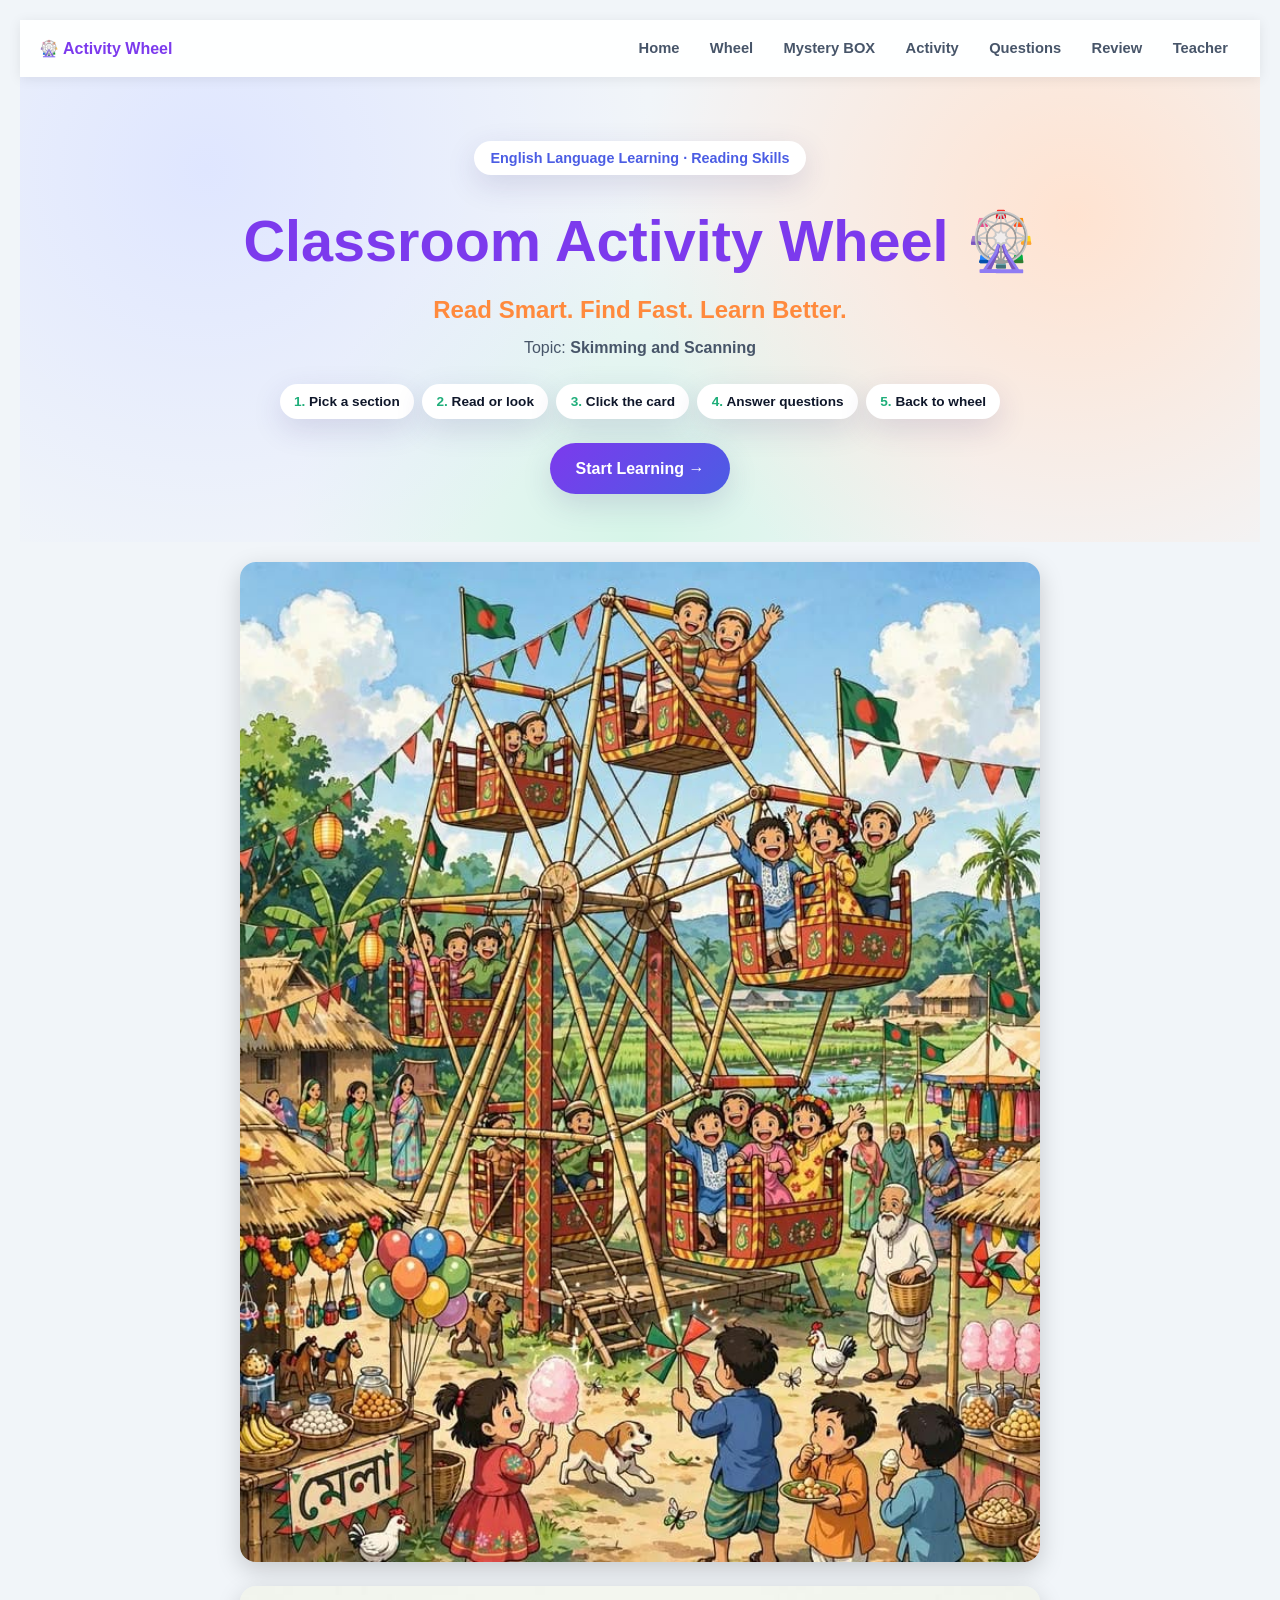
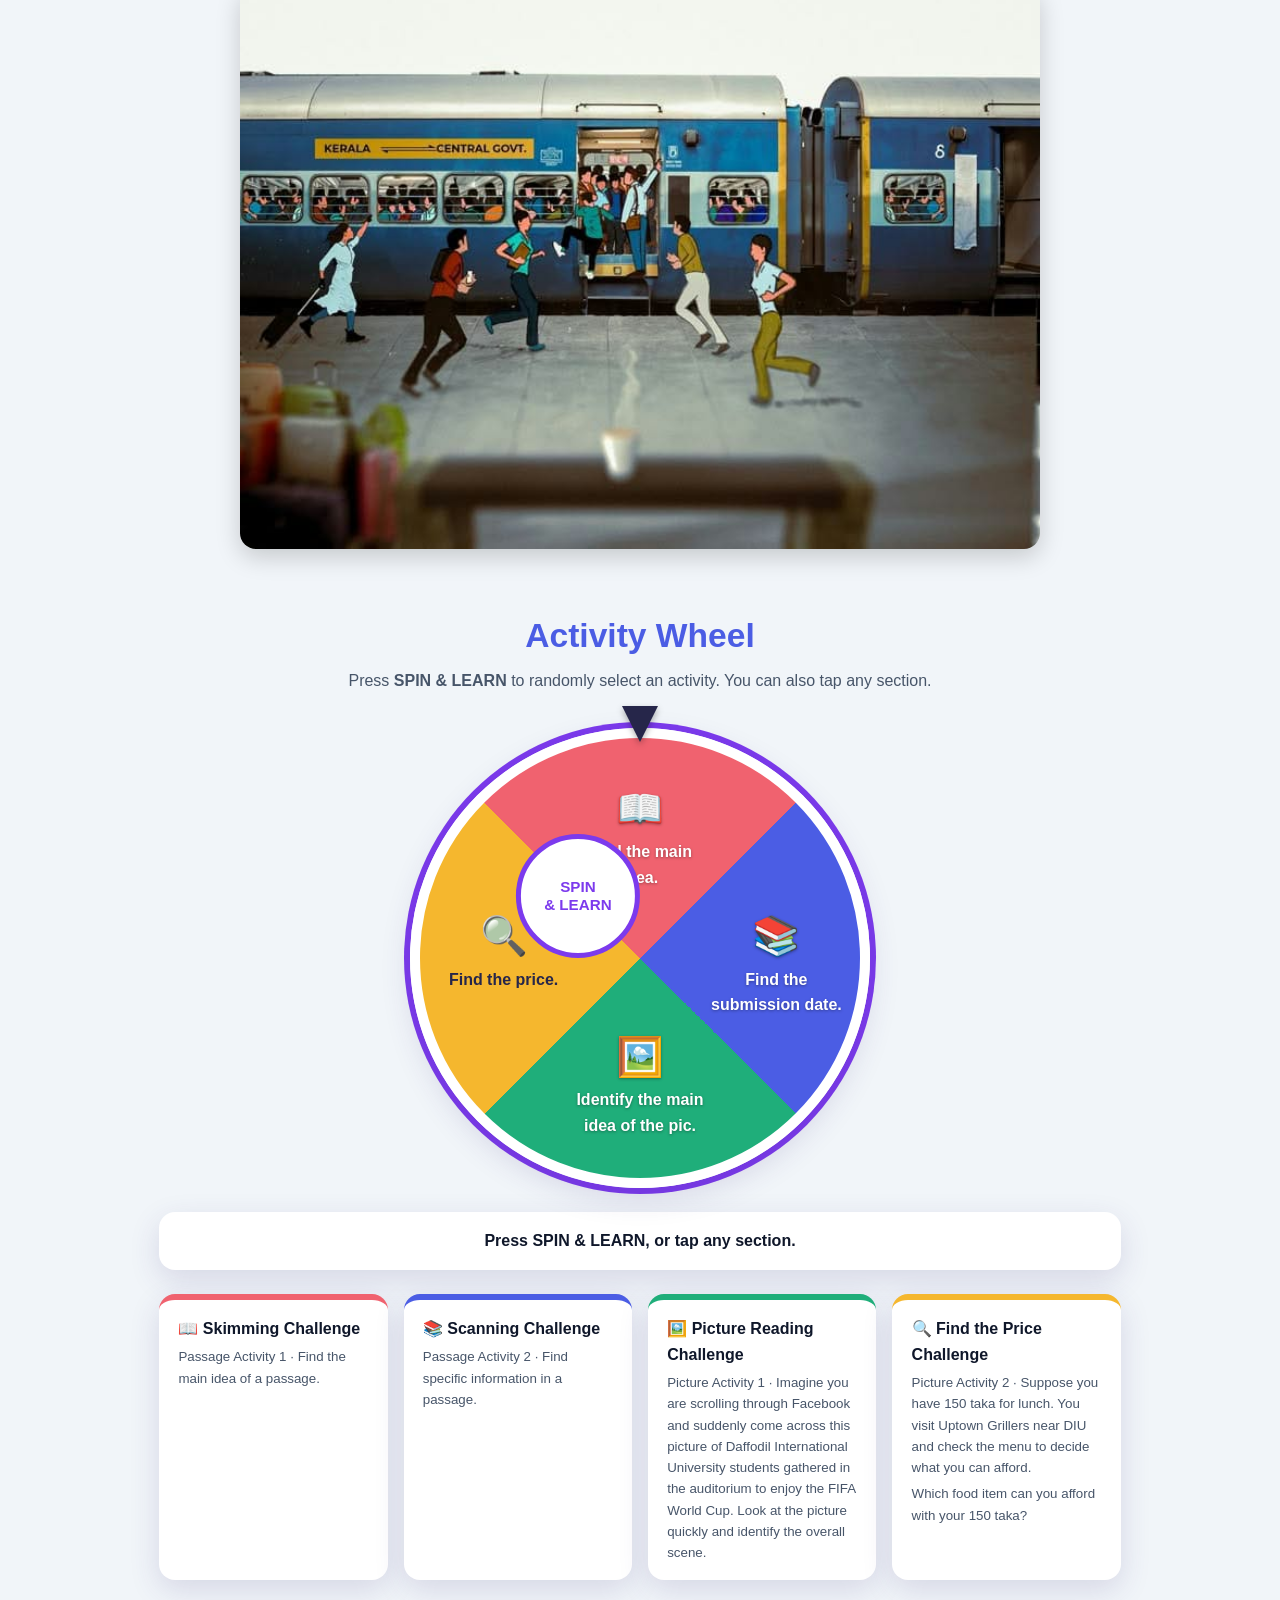
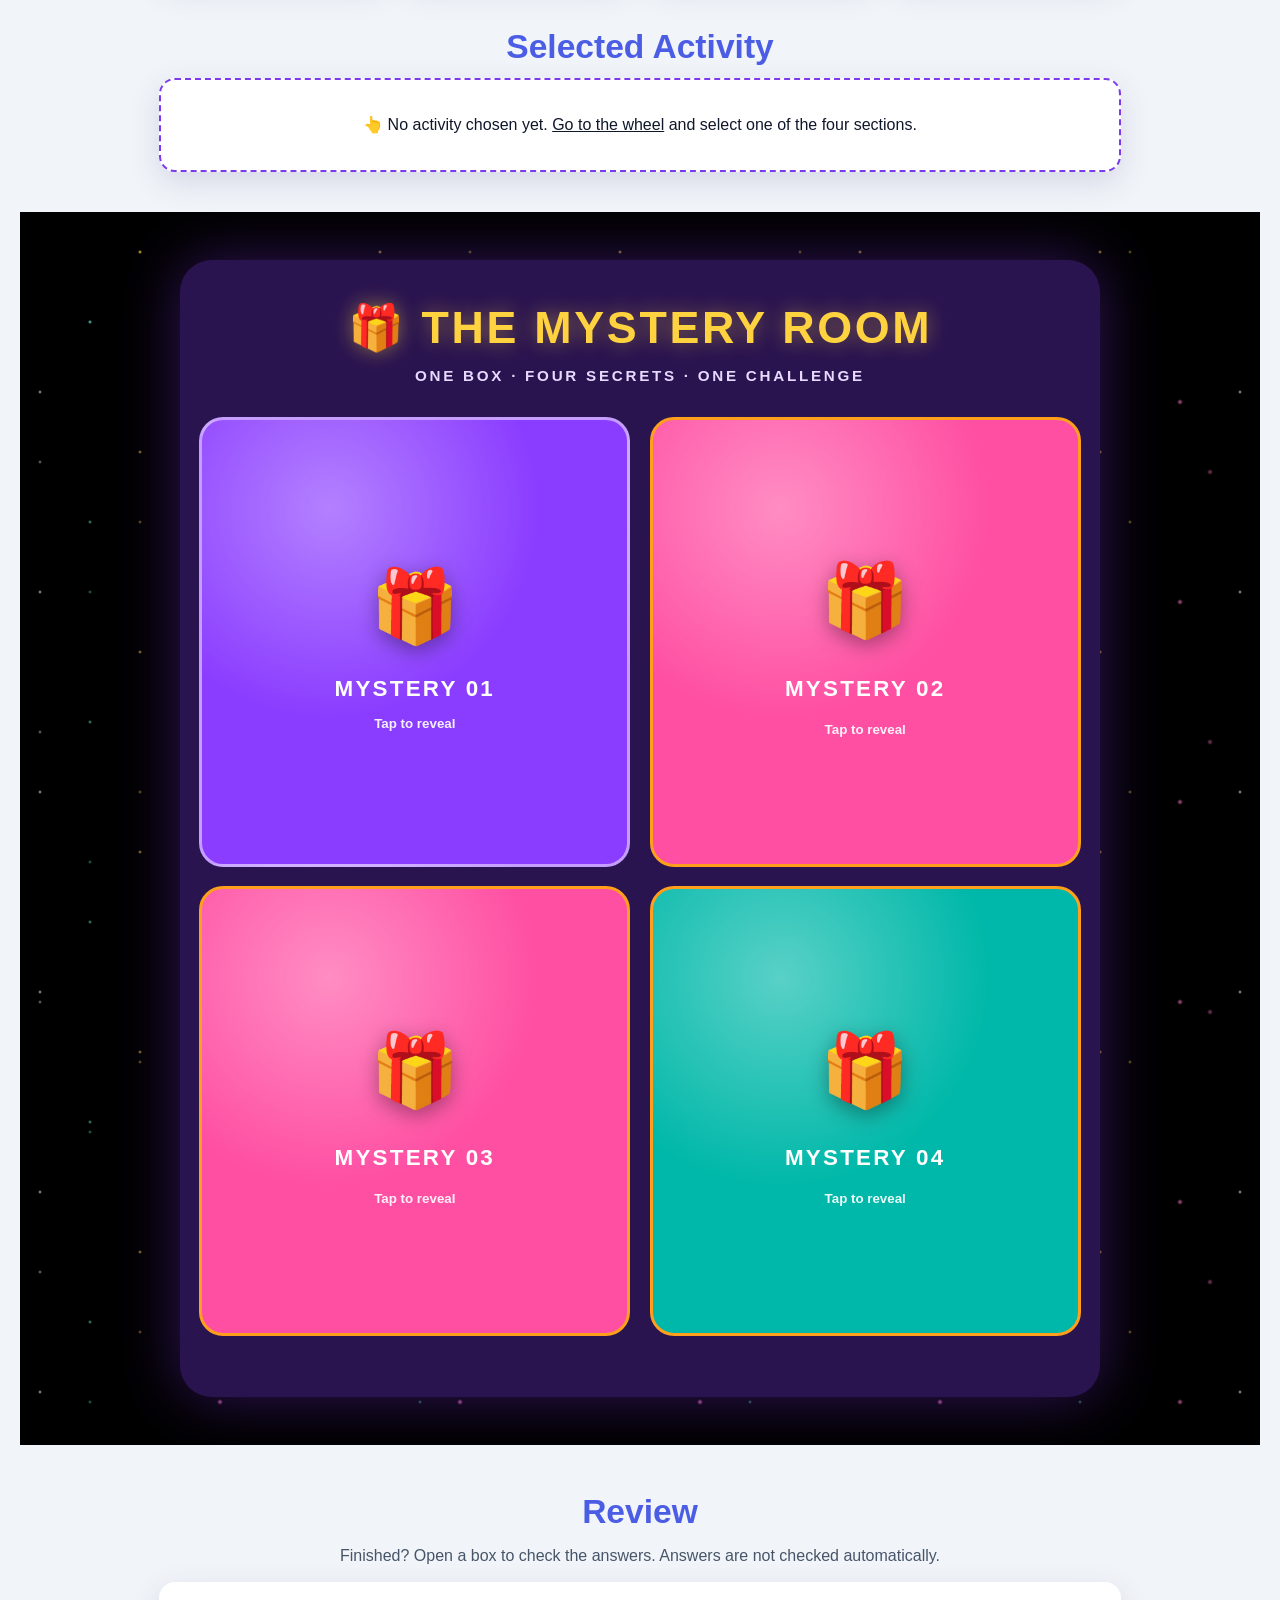
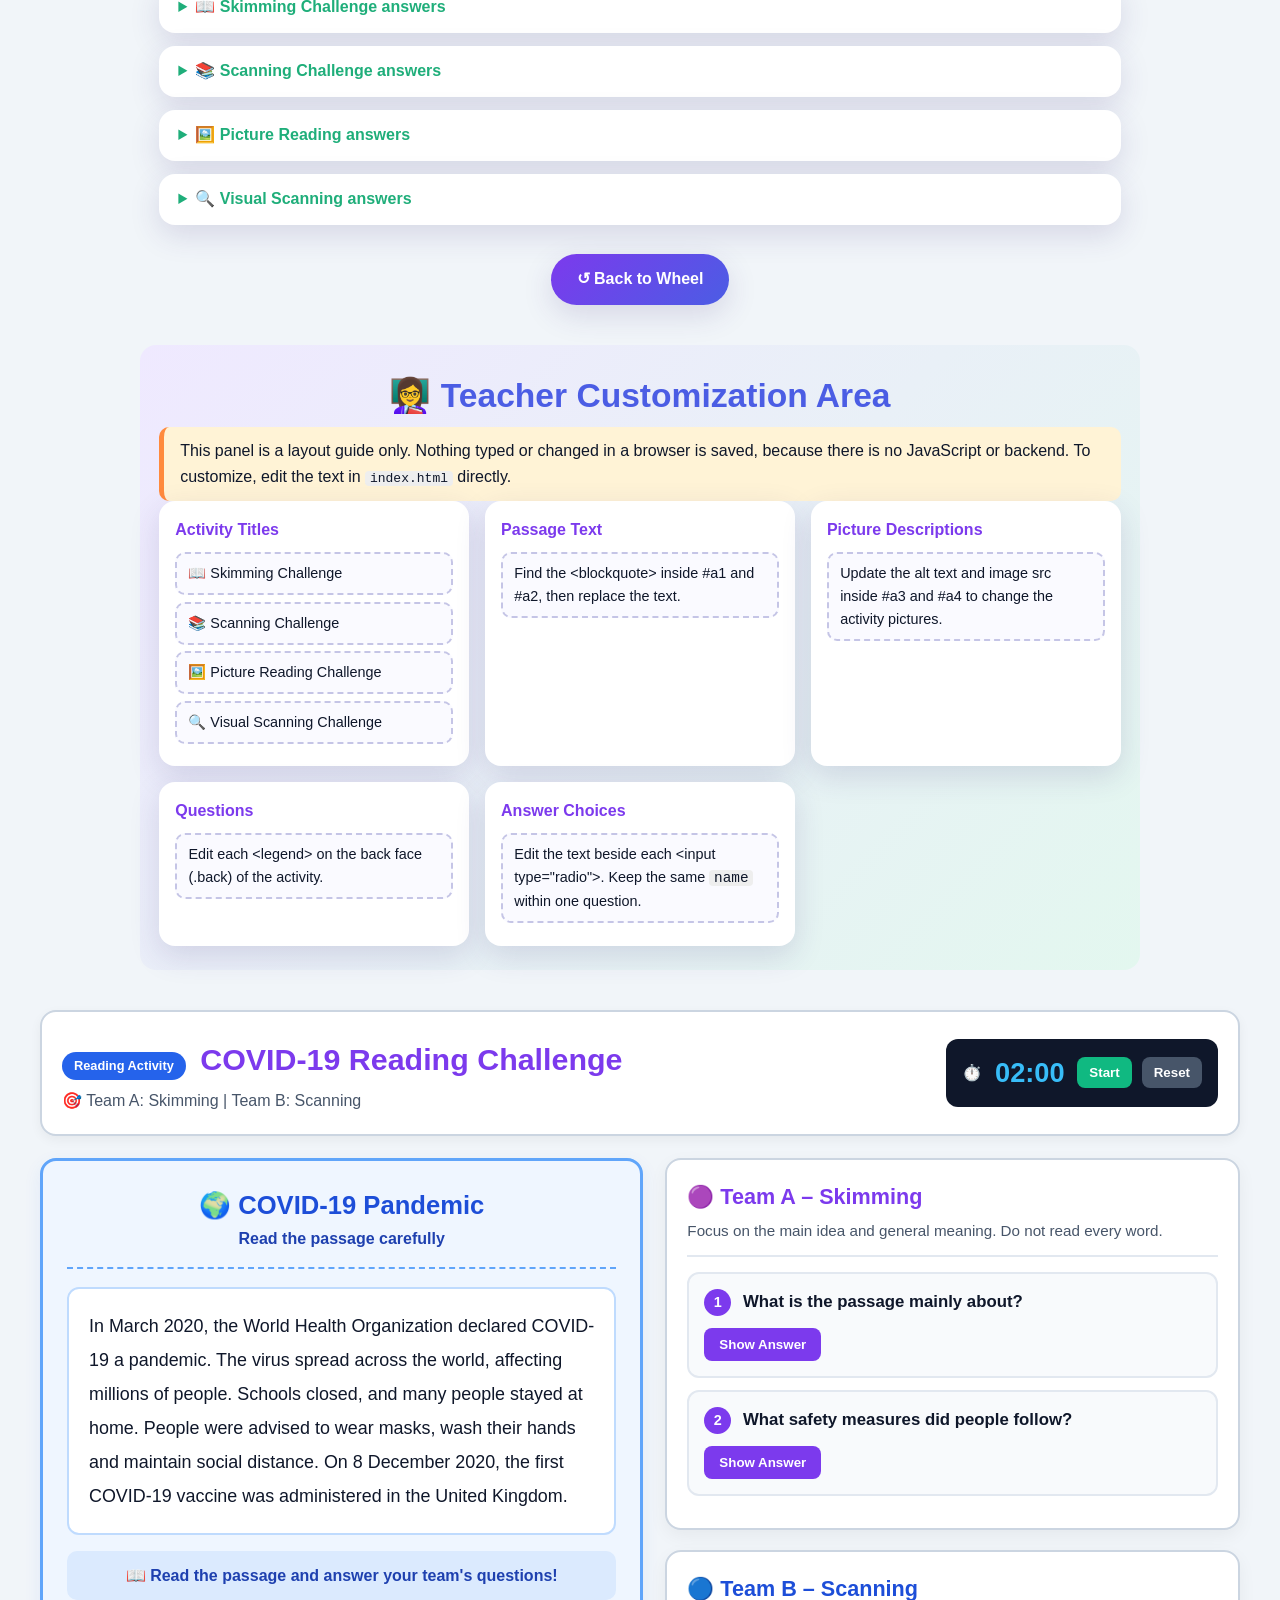
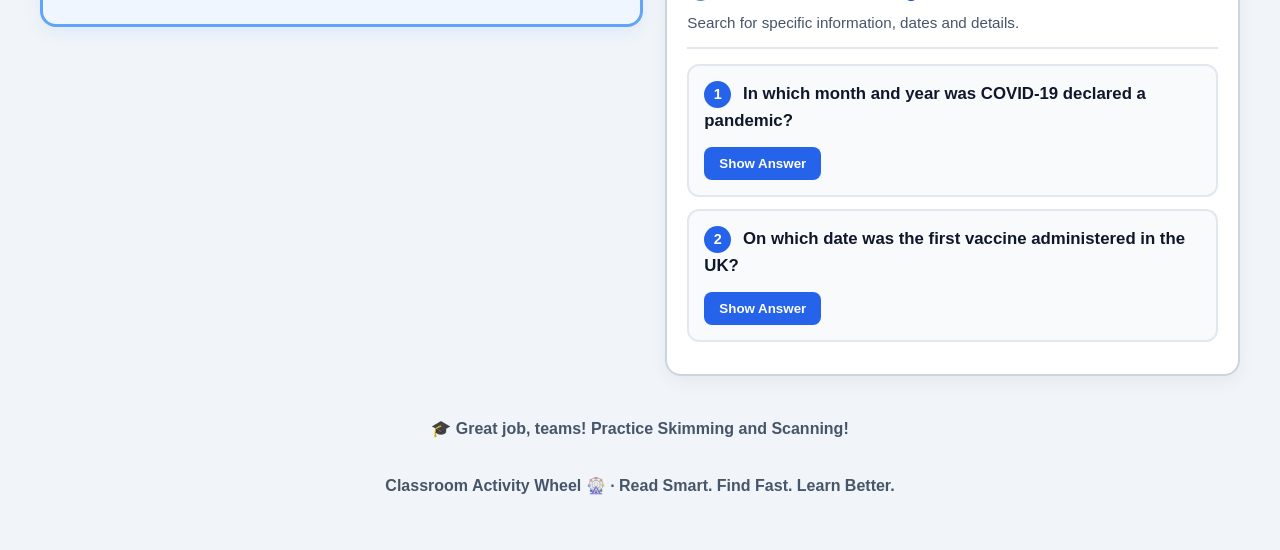
==== index.html @ 4b98adf2 "Add" ====
<!DOCTYPE html>
<html lang="en">
<head>
<meta charset="UTF-8">
<meta name="viewport" content="width=device-width, initial-scale=1">
<title>Classroom Activity Wheel 🎡</title>
<link rel="stylesheet" href="style.css">
<style>
  /* Add any custom styles here */

/* WHEEL BUTTON */
.hub {
  position: absolute;
  inset: 0;
  margin: auto;
  width: 27%;
  height: 27%;
  border-radius: 50%;
  display: flex;
  align-items: center;
  justify-content: center;
  text-align: center;
  background: white;
  border: 5px solid var(--purple);
  font-family: inherit;
  font-weight: 900;
  font-size: clamp(.6rem, 2.4vw, .95rem);
  line-height: 1.2;
  color: var(--purple);
  cursor: pointer;
  z-index: 10;
  transition: .25s;
  animation: pulse 2s ease-in-out infinite;
}

.hub:hover {
  background: var(--purple);
  color: white;
}

.hub:disabled {
  cursor: wait;
  opacity: .7;
}

/* WHEEL SPIN */
.wheel {
  transition: transform 4s cubic-bezier(.12,.8,.32,1);
  will-change: transform;
}

/* SPIN RESULT */
.result {
  text-align: center;
  margin: 1.5rem auto;
  padding: 1rem;
  border-radius: 16px;
  background: white;
  box-shadow: var(--shadow);
  font-weight: 700;
}

#result-link {
  display: none;
  color: var(--purple);
  text-decoration: none;
}

#result-link u {
  display: inline-block;
  margin-left: 8px;
}

#result-link:hover {
  color: var(--coral);
}

/* Classroom Activity Wheel – CSS only (no JavaScript) */
:root{
  --bg:#fff8ec; --ink:#26264a; --muted:#5d5d80; --white:#fff;
  --coral:#f0626f; --indigo:#4b5de4; --emerald:#1fae7a; --gold:#f5b72e; --purple:#7a4de6; --orange:#ff8a3d;
  --radius:22px; --shadow:0 10px 30px rgba(60,50,120,.15);
}
*{box-sizing:border-box}
html{scroll-behavior:smooth}
body{margin:0;background:var(--bg);color:var(--ink);font-family:"Trebuchet MS","Segoe UI",Verdana,sans-serif;line-height:1.55}
a{color:inherit}
.sr{position:absolute;opacity:0;width:1px;height:1px;pointer-events:none}
section{scroll-margin-top:70px}


/* MYSTERY 02 - GOLDEN ORANGE COLOR */
.mc2 {
  --c: #ff9f1c;
}

/* Golden orange mystery box front */
.mc2 .mfront {
  background:
    radial-gradient(
      circle at 30% 20%,
      rgba(255,255,255,.35),
      transparent 45%
    ),
    #ff9f1c;
  border-color: #ffd166;
}

/* Golden orange buttons */
.mc2 .mlink {
  background: #ff9f1c;
  color: #241300;
}

/* Golden orange border */
.mc2 .mf {
  border-color: #ff9f1c;
}

/* HERO */
.hero{text-align:center;padding:4rem 1.2rem 3rem;background:radial-gradient(circle at 15% 20%,#dfe6ff 0,transparent 40%),radial-gradient(circle at 85% 30%,#ffe3d1 0,transparent 40%),radial-gradient(circle at 50% 100%,#d6f5e8 0,transparent 45%)}
.pill{display:inline-block;margin:0 0 1rem;padding:.35rem 1rem;border-radius:99px;background:var(--white);box-shadow:var(--shadow);font-weight:700;color:var(--indigo);font-size:.9rem}
h1{margin:.2rem 0;font-size:clamp(2rem,6vw,3.6rem);color:var(--purple)}
.tagline{font-size:clamp(1.1rem,3vw,1.5rem);font-weight:800;color:var(--orange);margin:.3rem 0}
.topic{color:var(--muted)}
.flow{list-style:none;display:flex;flex-wrap:wrap;gap:.5rem;justify-content:center;padding:0;margin:1.5rem 0}
.flow li{background:var(--white);padding:.4rem .9rem;border-radius:99px;font-size:.85rem;font-weight:700;box-shadow:var(--shadow);counter-increment:s}
.flow li::before{content:counter(s) ". ";color:var(--emerald)}
.flow{counter-reset:s}
.btn{display:inline-block;padding:.8rem 1.6rem;border-radius:99px;background:linear-gradient(135deg,var(--purple),var(--indigo));color:#fff;font-weight:800;text-decoration:none;box-shadow:var(--shadow);transition:.25s}
.btn:hover{transform:translateY(-3px) scale(1.04)}

/* PANELS */
.panel{max-width:1000px;margin:2.5rem auto;padding:0 1.2rem}
.panel h2{font-size:clamp(1.5rem,4vw,2.1rem);margin:0 0 .3rem;color:var(--indigo);text-align:center}
.sub{text-align:center;color:var(--muted)}

/* WHEEL */
.wheel-wrap{position:relative;width:min(88vw,460px);aspect-ratio:1;margin:2.2rem auto 1.5rem}
.pointer{position:absolute;top:-22px;left:50%;transform:translateX(-50%);z-index:5;width:0;height:0;border-left:18px solid transparent;border-right:18px solid transparent;border-top:36px solid var(--ink);filter:drop-shadow(0 3px 3px rgba(0,0,0,.3))}
.wheel{position:relative;width:100%;height:100%;border-radius:50%;border:10px solid var(--white);box-shadow:var(--shadow),0 0 0 6px var(--purple);
  background:conic-gradient(from -45deg,var(--coral) 0 25%,var(--indigo) 0 50%,var(--emerald) 0 75%,var(--gold) 0 100%);
  transition:transform 2.5s cubic-bezier(.2,.8,.2,1)}
/* Decorative spin: checkbox #spin checked -> two full turns (ends in the same position) */
#spin:checked ~ .wheel-wrap .wheel{transform:rotate(720deg)}
#spin:focus-visible ~ .wheel-wrap .hub{outline:3px solid var(--ink)}
.slice{position:absolute;width:32%;display:flex;flex-direction:column;align-items:center;text-align:center;font-weight:800;font-size:clamp(.72rem,2.6vw,1rem);color:#fff;text-decoration:none;text-shadow:0 1px 3px rgba(0,0,0,.35);transition:.25s;z-index:2}
.slice span{font-size:clamp(1.5rem,6vw,2.4rem)}
.slice:hover{transform:scale(1.18)}
.s1{top:9%;left:34%}.s3{bottom:9%;left:34%}.s2{right:3%;top:38%}.s4{left:3%;top:38%}
.s4{color:var(--ink);text-shadow:none}
.hub{position:absolute;inset:0;margin:auto;width:27%;height:27%;border-radius:50%;display:flex;align-items:center;justify-content:center;text-align:center;background:var(--white);border:5px solid var(--purple);font-weight:900;font-size:clamp(.6rem,2.4vw,.95rem);color:var(--purple);cursor:pointer;z-index:3;transition:.25s;animation:pulse 2s ease-in-out infinite}
.hub:hover{background:var(--purple);color:#fff}
@keyframes pulse{50%{box-shadow:0 0 0 12px rgba(122,77,230,.18)}}

.legend{display:grid;grid-template-columns:repeat(auto-fit,minmax(220px,1fr));gap:1rem;margin-top:1rem}
.lg{display:block;padding:1rem 1.2rem;border-radius:var(--radius);background:var(--white);box-shadow:var(--shadow);text-decoration:none;border-top:6px solid;transition:.25s}
.lg small{display:block;color:var(--muted);margin-top:.3rem}
.lg:hover{transform:translateY(-6px)}
.c1{border-color:var(--coral)}.c2{border-color:var(--indigo)}.c3{border-color:var(--emerald)}.c4{border-color:var(--gold)}

/* ACTIVITIES: only the :target one is visible */
.activity{display:none}
.activity:target{display:block;animation:rise .5s ease}
@keyframes rise{from{opacity:0;transform:translateY(24px)}}
.placeholder{text-align:center;background:var(--white);padding:2rem 1rem;border-radius:var(--radius);box-shadow:var(--shadow);border:2px dashed var(--purple)}
.stage:has(.activity:target) .placeholder{display:none}
.activity{scroll-margin-top:70px}
.meta{display:flex;flex-wrap:wrap;align-items:center;gap:.6rem 1rem;margin:1rem 0}
.meta h3{margin:0;flex:1 1 auto}
.tag{padding:.25rem .8rem;border-radius:99px;color:#fff;font-size:.8rem;font-weight:800;background:var(--coral)}
.tag.c2{background:var(--indigo)}.tag.c3{background:var(--emerald)}.tag.c4{background:var(--gold);color:var(--ink)}
.back{display:inline-block;padding:.35rem .9rem;border-radius:99px;background:var(--white);border:2px solid var(--purple);color:var(--purple);font-weight:800;text-decoration:none;font-size:.9rem;transition:.25s}
.back:hover{background:var(--purple);color:#fff}

/* FLIP CARD (checkbox + label) */
.card{perspective:1400px}
.inner{display:grid;position:relative;transform-style:preserve-3d;transition:transform .8s cubic-bezier(.4,.2,.2,1)}
.flip-toggle:checked + .card .inner{transform:rotateY(180deg)}
.flip-toggle:focus-visible + .card .front{outline:3px solid var(--purple)}
.face{grid-area:1/1;backface-visibility:hidden;-webkit-backface-visibility:hidden;border-radius:var(--radius);padding:1.5rem;box-shadow:var(--shadow);background:var(--white);border-top:8px solid var(--coral)}
#a2 .face{border-color:var(--indigo)}#a3 .face{border-color:var(--emerald)}#a4 .face{border-color:var(--gold)}
.front{cursor:pointer;display:block;transition:box-shadow .25s}
.front:hover{box-shadow:0 14px 40px rgba(122,77,230,.3)}
.back{transform:rotateY(180deg);display:block;background:#fdfcff;border-radius:var(--radius);border-width:8px 0 0}
.face h4{margin:0 0 .5rem;font-size:1.35rem}
.instr{background:#eef1ff;border-left:5px solid var(--indigo);padding:.6rem .9rem;border-radius:10px;font-weight:700;color:var(--indigo)}
blockquote{margin:1rem 0;padding:1rem 1.2rem;background:#fffbe9;border-radius:14px;font-size:1.08rem;line-height:1.8}
.front svg{display:block;width:100%;max-height:340px;margin:1rem 0;border-radius:16px;border:3px solid #eee}
.cta{display:inline-block;margin:.5rem 0;padding:.7rem 1.4rem;border-radius:99px;background:linear-gradient(135deg,var(--orange),var(--coral));color:#fff;font-weight:800;cursor:pointer;animation:bounce 1.8s infinite;transition:.25s}
.cta:hover{transform:scale(1.06)}
.back .cta{animation:none;background:linear-gradient(135deg,var(--emerald),var(--indigo));margin-right:.5rem}
@keyframes bounce{50%{transform:translateY(-5px)}}

/* QUESTIONS */
fieldset{border:2px solid #e6e6f5;border-radius:14px;margin:0 0 .8rem;padding:.7rem 1rem}
legend{font-weight:800;padding:0 .4rem}
fieldset label{display:block;padding:.35rem .5rem;border-radius:8px;cursor:pointer;transition:.2s}
fieldset label:hover{background:#eef1ff}
fieldset label:has(input:checked){background:#d9f5e9;font-weight:700}
input[type=radio]{accent-color:var(--purple);margin-right:.5rem}
input[type=text]{width:100%;padding:.6rem .8rem;border:2px solid #d6d6ec;border-radius:10px;font:inherit}
input[type=text]:focus{outline:none;border-color:var(--purple);box-shadow:0 0 0 3px rgba(122,77,230,.2)}

/* REVIEW */
details{background:var(--white);border-radius:16px;box-shadow:var(--shadow);margin:.8rem 0;padding:.8rem 1.2rem}
summary{cursor:pointer;font-weight:800;color:var(--emerald)}
#review{text-align:center}#review details{text-align:left}#review .btn{margin-top:1rem}

/* TEACHER */
.teacher{background:linear-gradient(135deg,#efe9ff,#e3f7ef);padding:1.5rem 1.2rem;border-radius:var(--radius)}
.note{background:#fff3d6;border-left:5px solid var(--orange);padding:.7rem 1rem;border-radius:10px}
.tgrid{display:grid;grid-template-columns:repeat(auto-fit,minmax(240px,1fr));gap:1rem}
.tcard{background:var(--white);padding:1rem;border-radius:16px;box-shadow:var(--shadow)}
.tcard h5{margin:0 0 .6rem;color:var(--purple);font-size:1rem}
.field{border:2px dashed #c5c5e6;border-radius:10px;padding:.5rem .7rem;margin:.4rem 0;background:#fafaff;font-size:.9rem}
code{background:#eee;padding:0 .3rem;border-radius:4px}
footer{text-align:center;padding:2rem 1rem;color:var(--muted);font-weight:700}

@media (max-width:600px){
  .face{padding:1rem}
  .nav{justify-content:center}
}
@media (prefers-reduced-motion:reduce){*{animation:none!important;transition-duration:.01s!important}}

/* ===== THE MYSTERY ROOM (CSS only; no sound, because sound needs JavaScript) ===== */
.next{text-align:center;margin-top:1.5rem}
.mr{background:#000;padding:3rem 1rem;position:relative;overflow:hidden;scroll-margin-top:60px;margin-top:2.5rem}
.mr::before,.mr::after{content:"";position:absolute;inset:-50px 0;pointer-events:none;opacity:.7;
  background-image:radial-gradient(2px 2px at 20px 30px,#fff,transparent),radial-gradient(2px 2px at 120px 90px,#ffd23f,transparent),radial-gradient(3px 3px at 200px 40px,#ff7ac8,transparent),radial-gradient(2px 2px at 70px 160px,#5eead4,transparent);
  background-size:240px 200px;animation:drift 14s linear infinite}
.mr::after{background-size:330px 270px;opacity:.5;animation:drift2 22s linear infinite reverse}
@keyframes drift{to{background-position:0 -400px}}
@keyframes drift2{to{background-position:0 -540px}}
.mr-box{position:relative;z-index:1;max-width:920px;margin:auto;background:#2a1450;border-radius:32px;padding:2rem 1.2rem;text-align:center;box-shadow:0 0 60px rgba(139,61,255,.35);color:#fff}
.mr-box h2{margin:0;color:#ffd23f;font-size:clamp(1.7rem,6vw,2.8rem);letter-spacing:.06em;text-shadow:0 0 20px rgba(255,210,63,.45)}
.mr-sub{color:#e8d9ff;letter-spacing:.18em;font-weight:700;font-size:clamp(.7rem,2.4vw,.95rem)}
.mr-grid{display:grid;grid-template-columns:1fr 1fr;gap:1.2rem;margin:1.8rem 0}
.mr-ask{font-size:1.4rem;font-weight:800;color:#ffd23f;margin:.5rem 0 0}
.mr-think{letter-spacing:.15em;color:#e8d9ff;margin-bottom:1.2rem}
.mcard{position:relative;--c:#8b3dff}.mc2{--c:#ff4fa3}.mc3{--c:#ff8a2b}.mc4{--c:#14b8a6}
.mc{perspective:1200px;transition:transform .3s}
.mcard:hover .mc{transform:translateY(-8px)}
.mi{display:grid;height:450px;position:relative;transform-style:preserve-3d;transition:transform .9s cubic-bezier(.4,.2,.2,1)}
.mf{grid-area:1/1;backface-visibility:hidden;-webkit-backface-visibility:hidden;border-radius:24px;overflow:auto;padding:1.1rem;text-align:left;color:#fff;background:#1b0b33;border:3px solid var(--c);transition:box-shadow .3s}
.mcard:hover .mf{box-shadow:0 0 0 3px var(--c),0 0 34px var(--c)}
.mfront{display:flex;flex-direction:column;align-items:center;justify-content:center;gap:.4rem;text-align:center;cursor:pointer;border-color:rgba(255,255,255,.5);background:radial-gradient(circle at 30% 20%,rgba(255,255,255,.35),transparent 45%),var(--c)}
.gift{font-size:4.5rem;animation:float 2.4s ease-in-out infinite;filter:drop-shadow(0 6px 10px rgba(0,0,0,.35))}
@keyframes float{50%{transform:translateY(-10px) rotate(-6deg)}}
.mfront b{font-size:1.4rem;letter-spacing:.1em}.mfront small{font-weight:700;opacity:.92}
.mreveal{transform:rotateY(180deg);pointer-events:none}
.mqs{opacity:0;pointer-events:none;transition:opacity 0s .4s}
.mfront{transition:opacity 0s .4s}
/* flip 1: checkbox .m -> 180deg. flip 2: .m + .qq -> 360deg, then swap faces at the half-way point */
.m:checked ~ .mc .mi{transform:rotateY(180deg)}
.m:checked ~ .qq:checked ~ .mc .mi{transform:rotateY(360deg)}
.m:checked ~ .mc .mreveal{pointer-events:auto}
.m:checked ~ .qq:checked ~ .mc .mreveal{pointer-events:none}
.m:checked ~ .qq:checked ~ .mc .mfront{opacity:0;pointer-events:none}
.m:checked ~ .qq:checked ~ .mc .mqs{opacity:1;pointer-events:auto}
.m:focus-visible ~ .mc .mfront{outline:3px solid #fff}
.mr h4{margin:.3rem 0;color:#ffd23f;font-size:1.25rem}.mr h5{margin:.5rem 0 0;font-size:1rem}
.mtag{display:inline-block;padding:.2rem .7rem;border-radius:99px;background:var(--c);font-size:.75rem;font-weight:800}
.mr .instr{background:#3b2266;border-left-color:#ffd23f;color:#ffe9a6;font-size:.9rem}
.mr blockquote{background:#2f1857;color:#fff;font-size:.95rem;line-height:1.65;padding:.8rem;margin:.5rem 0}
.mr svg{display:block;width:100%;max-height:200px;margin:.5rem 0;border-radius:12px}
.mbtn,.mlink{display:inline-block;margin:.3rem .3rem 0 0;padding:.55rem 1.1rem;border-radius:99px;font-weight:800;cursor:pointer;text-decoration:none;font-size:.9rem;transition:.25s}
.mbtn{background:var(--c);color:#fff;box-shadow:0 0 16px var(--c)}
.mlink{border:2px solid var(--c);color:#fff}
.mbtn:hover,.mlink:hover{transform:scale(1.07);background:var(--c)}
.mr fieldset{border-color:#4a2a7a}.mr legend{color:#fff;font-size:.92rem}
.mr fieldset label{font-size:.9rem}.mr fieldset label:hover{background:#3b2266}
.mr fieldset label:has(input:checked){background:#5b2fa0;color:#fff}
.mr input[type=text]{background:#2f1857;color:#fff;border-color:#5b2fa0}
/* Completion: both multiple-choice answers correct (:has) + short answer matches its pattern (:valid) */
.win{display:none;position:sticky;top:0;z-index:3;text-align:center;font-weight:900;font-size:1.3rem;color:#1b0b33;background:#ffd23f;border-radius:14px;padding:.5rem;margin-bottom:.6rem;animation:pop .6s}
.mqs:has(.q1 .ok:checked):has(.q2 .ok:checked):has(.q3 input:valid) .win{display:block}

/* Mystery 02 passage styling */

.passage-box {
  background: #fff8e7;
  border-left: 4px solid #f59e0b;
  border-radius: 10px;
  padding: 12px;
  margin: 15px 0;
}

.passage-box blockquote {
  margin: 0;
  font-size: 15px;
  line-height: 1.7;
  color: #49351a;
  font-weight: 500;
}

.question-heading {
  margin-top: 18px;
}

.mqs textarea {
  width: 100%;
  box-sizing: border-box;
  padding: 12px;
  border: 1px solid #ccc;
  border-radius: 9px;
  resize: vertical;
  font-family: inherit;
  font-size: 14px;
}

.answer-hint {
  background: #f0eaff;
  color: #6633a5;
  padding: 10px;
  border-radius: 8px;
  margin: 12px 0;
  font-size: 13px;
}

/* Photo interaction */

.photo-next {
  display: flex;
  flex-direction: column;
  align-items: center;
  gap: 10px;
  cursor: pointer;
  margin: 15px auto;
}

.photo-next img {
  width: 100%;
  max-width: 320px;
  height: 190px;
  object-fit: cover;
  border-radius: 12px;
  transition: transform 0.3s ease;
}

.photo-next img:hover {
  transform: scale(1.04);
}

.photo-next span {
  font-size: 13px;
  font-weight: bold;
  text-align: center;
}

/* Question Stage */
.mc2 .question-stage {
  display: none;
  flex-direction: column;
  justify-content: center;
  align-items: center;
  padding: 20px;
  text-align: center;
  gap: 15px;
}

/* Question Heading */
.mc2 .question-heading {
  font-size: 20px;
  font-weight: 700;
  color: #7c3aed;
  text-align: center;
  margin-bottom: 15px;
  line-height: 1.4;
}

/* Question Text */
.mc2 .question-stage h3 {
  font-size: 17px;
  font-weight: 600;
  line-height: 1.6;
  color: inherit;
  margin: 10px 0;
}

/* Question Navigation */
.mc2 .question-stage .mlink {
  cursor: pointer;
}

/* Question Stage */
.mc2 .question-stage {
  display: none;
  flex-direction: column;
  justify-content: center;
  align-items: center;
  padding: 20px;
  text-align: center;
  gap: 15px;
}

/* Question Heading */
.mc2 .question-heading {
  font-size: 20px;
  font-weight: 700;
  color: #ffd23f;
  text-align: center;
  margin-bottom: 15px;
  line-height: 1.4;
}

/* Show Question */
.mc2 #mq2q:checked ~ .mc .mi .question-stage {
  display: flex;
  opacity: 1;
  pointer-events: auto;
}

.mc2 #mq2q:checked ~ .mc .mi .mqs {
  display: none;
}


/* =====================================
   MYSTERY 02 - FOUR STAGE FLIP SYSTEM
   HTML + CSS ONLY
===================================== */

.mc2 .mi {
  display: grid;
  height: 450px;
  position: relative;
  transform: none !important;
  transform-style: preserve-3d;
  transition: none;
}

.mc2 .mf {
  grid-area: 1 / 1;
  min-width: 0;
  width: 100%;
  height: 450px;
  box-sizing: border-box;

  display: flex;
  flex-direction: column;
  align-items: center;
  justify-content: center;
  gap: 12px;

  padding: 1.1rem;
  overflow-y: auto;

  opacity: 0;
  pointer-events: none;
  transform: rotateY(-180deg);

  backface-visibility: hidden;
  -webkit-backface-visibility: hidden;

  transition:
    transform 0.7s ease,
    opacity 0.5s ease;
}

/* STAGE 1: MYSTERY BOX */
.mc2 .mfront {
  opacity: 1;
  pointer-events: auto;
  transform: rotateY(0deg);

  display: flex;
  flex-direction: column;
  align-items: center;
  justify-content: center;
  text-align: center;
  cursor: pointer;

  background:
    radial-gradient(
      circle at 30% 20%,
      rgba(255,255,255,.35),
      transparent 45%
    ),
    var(--c);
}

/* STAGE 2: PHOTO */
.mc2 .m:checked ~ .mc .mfront {
  opacity: 0;
  pointer-events: none;
  transform: rotateY(180deg);
}

.mc2 .m:checked ~ .mc .mreveal {
  opacity: 1;
  pointer-events: auto;
  transform: rotateY(0deg);
}

/* STAGE 3: PASSAGE */
.mc2 .qq:checked ~ .mc .mreveal {
  opacity: 0;
  pointer-events: none;
  transform: rotateY(180deg);
}

.mc2 .qq:checked ~ .mc .mqs {
  opacity: 1;
  pointer-events: auto;
  transform: rotateY(0deg);
}

/* STAGE 4: FINAL QUESTION */
.mc2 .qqq:checked ~ .mc .mqs {
  opacity: 0;
  pointer-events: none;
  transform: rotateY(180deg);
}

.mc2 .qqq:checked ~ .mc .question-stage {
  opacity: 1;
  pointer-events: auto;
  transform: rotateY(0deg);
}

/* PHOTO */
.mc2 .photo-next {
  display: flex;
  flex-direction: column;
  align-items: center;
  gap: 10px;
  cursor: pointer;
  width: 100%;
  text-align: center;
}

.mc2 .photo-next img {
  width: 100%;
  max-height: 240px;
  object-fit: contain;
  border-radius: 15px;
}

.mc2 .photo-next span {
  color: white;
  font-weight: bold;
}

/* NEXT QUESTION */
.mc2 .next-question {
  cursor: pointer;
  margin-top: 10px;
}

/* PASSAGE AND QUESTION */
.mc2 .passage-box {
  width: 100%;
  box-sizing: border-box;
  padding: 15px;
  border-radius: 15px;
  background: rgba(255,255,255,.1);
}

.mc2 .question-heading {
  text-align: center;
  color: white;
}

/* CLICKABLE LINKS */
.mc2 .mlink {
  display: inline-block;
  padding: 10px 18px;
  border-radius: 10px;
  background: var(--c);
  color: white;
  text-decoration: none;
  font-weight: bold;
  text-align: center;
  cursor: pointer;
}


/* MYSTERY 04 - TEAL COLOR */
.mc4 {
  --c: #00b8a9;
}

/* MYSTERY 04 - PHOTO TO FINAL QUESTION */
.mc4 .qq:checked ~ .mc .mreveal {
  opacity: 0;
  pointer-events: none;
  transform: rotateY(180deg);
}

.mc4 .qq:checked ~ .mc .question-stage {
  opacity: 1;
  pointer-events: auto;
  transform: rotateY(0deg);
}


:root {
  --primary: #2563EB;
  --primary-dark: #1D4ED8;
  --purple: #7C3AED;
  --purple-light: #F3E8FF;
  --blue-light: #EFF6FF;
  --green: #059669;
  --green-light: #ECFDF5;
  --bg: #F1F5F9;
  --text: #0F172A;
  --muted: #475569;
  --border: #CBD5E1;
  --radius: 16px;
}

* {
  box-sizing: border-box;
  margin: 0;
  padding: 0;
}

body {
  font-family: 'Segoe UI', Arial, sans-serif;
  background: var(--bg);
  color: var(--text);
  line-height: 1.6;
  padding: 20px;
}

.container {
  max-width: 1200px;
  margin: auto;
}

/* HEADER */
.top-bar {
  background: white;
  border: 2px solid var(--border);
  border-radius: var(--radius);
  padding: 20px;
  margin-bottom: 22px;
  display: flex;
  flex-wrap: wrap;
  align-items: center;
  justify-content: space-between;
  gap: 15px;
  box-shadow: 0 4px 12px rgba(0,0,0,.05);
}

.title-group h1 {
  font-size: clamp(1.3rem, 3vw, 1.9rem);
  font-weight: 800;
}

.title-group p {
  color: var(--muted);
  margin-top: 5px;
}

.badge {
  display: inline-block;
  background: var(--primary);
  color: white;
  padding: 4px 12px;
  border-radius: 30px;
  font-size: .8rem;
  margin-right: 6px;
}

/* TIMER */
.timer-box {
  background: #0F172A;
  color: white;
  padding: 12px 16px;
  border-radius: 12px;
  display: flex;
  align-items: center;
  gap: 10px;
}

.timer-time {
  color: #38BDF8;
  font-size: 1.7rem;
  font-weight: 800;
  min-width: 75px;
  text-align: center;
}

.timer-time.warning {
  color: #FBBF24;
}

.timer-time.done {
  color: #F87171;
}

.timer-btn {
  border: none;
  padding: 8px 12px;
  border-radius: 8px;
  font-weight: 700;
  cursor: pointer;
}

.btn-start {
  background: #10B981;
  color: white;
}

.btn-reset {
  background: #475569;
  color: white;
}

/* MAIN LAYOUT */
.activity-grid {
  display: grid;
  grid-template-columns: 1.05fr 1fr;
  gap: 22px;
  align-items: start;
}

@media(max-width: 850px) {
  .activity-grid {
    grid-template-columns: 1fr;
  }
}

/* PASSAGE */
.passage-card {
  background: var(--blue-light);
  border: 3px solid #60A5FA;
  border-radius: var(--radius);
  padding: 24px;
  box-shadow: 0 6px 18px rgba(37,99,235,.08);
}

.passage-header {
  text-align: center;
  border-bottom: 2px dashed #60A5FA;
  padding-bottom: 15px;
  margin-bottom: 18px;
}

.passage-header h2 {
  color: #1D4ED8;
  font-size: 1.6rem;
}

.passage-header p {
  color: #1E40AF;
  font-weight: 700;
}

.passage-text {
  background: white;
  border: 2px solid #BFDBFE;
  border-radius: 12px;
  padding: 20px;
  font-size: 1.12rem;
  line-height: 1.9;
}

.passage-note {
  margin-top: 16px;
  background: #DBEAFE;
  padding: 12px;
  border-radius: 10px;
  color: #1E40AF;
  font-weight: 700;
  text-align: center;
}

/* TEAM PANELS */
.team-panel {
  background: white;
  border: 2px solid var(--border);
  border-radius: var(--radius);
  padding: 20px;
  margin-bottom: 20px;
  box-shadow: 0 6px 18px rgba(0,0,0,.05);
}

.team-header {
  padding-bottom: 12px;
  margin-bottom: 15px;
  border-bottom: 2px solid #E2E8F0;
}

.team-header h2 {
  font-size: 1.35rem;
}

.team-a .team-header h2 {
  color: var(--purple);
}

.team-b .team-header h2 {
  color: var(--primary-dark);
}

.team-header p {
  color: var(--muted);
  font-size: .95rem;
  margin-top: 4px;
}

.q-card {
  background: #F8FAFC;
  border: 2px solid #E2E8F0;
  border-radius: 12px;
  padding: 15px;
  margin-bottom: 12px;
}

.q-text {
  font-size: 1.05rem;
  font-weight: 700;
  margin-bottom: 12px;
}

.q-num {
  display: inline-flex;
  align-items: center;
  justify-content: center;
  width: 27px;
  height: 27px;
  border-radius: 50%;
  color: white;
  background: var(--purple);
  margin-right: 7px;
  font-size: .9rem;
}

.team-b .q-num {
  background: var(--primary);
}

.show-btn {
  border: none;
  border-radius: 8px;
  padding: 9px 15px;
  background: var(--purple);
  color: white;
  font-weight: 700;
  cursor: pointer;
}

.team-b .show-btn {
  background: var(--primary);
}

.show-btn:hover {
  opacity: .85;
}

.answer-box {
  display: none;
  margin-top: 12px;
  padding: 12px;
  background: var(--green-light);
  border-left: 5px solid var(--green);
  border-radius: 8px;
  color: #065F46;
  font-weight: 700;
}

.answer-box.visible {
  display: block;
  animation: slideDown .25s ease;
}

@keyframes slideDown {
  from {
    opacity: 0;
    transform: translateY(-5px);
  }
  to {
    opacity: 1;
    transform: translateY(0);
  }
}

.footer {
  text-align: center;
  color: var(--muted);
  margin-top: 20px;
  font-weight: 600;
}

@keyframes pop{from{transform:scale(.5);opacity:0}}
.win i{position:absolute;top:0;width:8px;height:14px;border-radius:2px;opacity:0;animation:fall 2.2s ease-in infinite}
.win i:nth-child(1){left:6%;background:#ff4fa3}.win i:nth-child(2){left:18%;background:#8b3dff;animation-delay:.3s}
.win i:nth-child(3){left:30%;background:#14b8a6;animation-delay:.6s}.win i:nth-child(4){left:42%;background:#ff8a2b;animation-delay:.1s}
.win i:nth-child(5){left:54%;background:#fff;animation-delay:.8s}.win i:nth-child(6){left:66%;background:#ff4fa3;animation-delay:.4s}
.win i:nth-child(7){left:78%;background:#14b8a6;animation-delay:.9s}.win i:nth-child(8){left:90%;background:#8b3dff;animation-delay:.2s}
@keyframes fall{0%{opacity:1;transform:translateY(0) rotate(0)}100%{opacity:0;transform:translateY(300px) rotate(540deg)}}
@media (max-width:640px){.mr-grid{grid-template-columns:1fr}.mi{height:480px}}


</style>
</head>
<body>

<header class="nav">
  <a class="brand" href="#home">🎡 Activity Wheel</a>
  <nav>
    <a href="#home">Home</a>
    <a href="#wheel">Wheel</a>
    <a href="#mystery_box">Mystery BOX</a>
    <a href="#selected">Activity</a>
    <a href="#selected">Questions</a>
    <a href="#review">Review</a>
    <a href="#teacher">Teacher</a>
  </nav>
</header>

<!-- HOME -->
<section id="home" class="hero">
  <p class="pill">English Language Learning · Reading Skills</p>
  <h1>Classroom Activity Wheel 🎡</h1>
  <p class="tagline">Read Smart. Find Fast. Learn Better.</p>
  <p class="topic">Topic: <strong>Skimming and Scanning</strong></p>
  <ol class="flow">
    <li>Pick a section</li><li>Read or look</li><li>Click the card</li><li>Answer questions</li><li>Back to wheel</li>
  </ol>
  <a class="btn" href="#wheel">Start Learning →</a>
</section>
<!-- Warm_up_page -->
 <section style="display:flex; flex-direction:column; align-items:center; gap:24px; padding:20px;">
  <img
    src="./public/warm_aup_1.jpeg"
    alt="Warm up activity: Find the main idea of the passage and answer the questions."
    style="width:90%; max-width:800px; height:auto; display:block; border-radius:16px; box-shadow:0 8px 24px rgba(0,0,0,.18);">

  <img
    src="./public/warm_up2.jpeg"
    alt="Warm up activity: Find the main idea of the passage and answer the questions."
    style="width:90%; max-width:800px; height:auto; display:block; border-radius:16px; box-shadow:0 8px 24px rgba(0,0,0,.18);">
</section>
<!-- WHEEL -->

<!-- WHEEL -->
<section id="wheel" class="panel">
  <h2>Activity Wheel</h2>

  <p class="sub" id="wheel-status" aria-live="polite">
    Press <strong>SPIN &amp; LEARN</strong> to randomly select an activity.
    You can also tap any section.
  </p>

  <div class="wheel-wrap">

    <div class="pointer" aria-hidden="true"></div>

    <div class="wheel" id="activity-wheel">

      <a class="slice s1" href="#a1">
        <span>📖</span>
        Find the main idea.
      </a>

      <a class="slice s2" href="#a2">
        <span>📚</span>
        Find the submission date.
      </a>

      <a class="slice s3" href="#a3">
        <span>🖼️</span>
        Identify the main idea of the pic.
      </a>

      <a class="slice s4" href="#a4">
        <span>🔍</span>
        Find the price.
      </a>

    </div>

    <button type="button"
      class="hub"
      id="spin-button"
      aria-label="Spin the activity wheel">

      SPIN<br>&amp; LEARN

    </button>

  </div>

  <!-- SPIN RESULT -->
  <div class="result" id="spin-result">

    <span id="result-default">
      Press <strong>SPIN &amp; LEARN</strong>, or tap any section.
    </span>

    <a class="go" id="result-link" href="#a1">
      🎯 Landed on: <span id="result-name"></span>
      <u>Open it →</u>
    </a>

  </div>

  <!-- LEGEND -->
  <div class="legend">

    <a class="lg c1" href="#a1">
      <b>📖 Skimming Challenge</b>
      <small>
        Passage Activity 1 · Find the main idea of a passage.
      </small>
    </a>

    <a class="lg c2" href="#a2">
      <b>📚 Scanning Challenge</b>
      <small>
        Passage Activity 2 · Find specific information in a passage.
      </small>
    </a>

    <a class="lg c3" href="#a3">
      <b>🖼️ Picture Reading Challenge</b>
      <small>
        Picture Activity 1 · Imagine you are scrolling through
        Facebook and suddenly come across this picture of
        Daffodil International University students gathered in
        the auditorium to enjoy the FIFA World Cup. Look at the
        picture quickly and identify the overall scene.
      </small>
    </a>

    <a class="lg c4" href="#a4">
      <b>🔍 Find the Price Challenge</b>
      <small>
        Picture Activity 2 · Suppose you have 150 taka for lunch.
        You visit Uptown Grillers near DIU and check the menu
        to decide what you can afford.
      </small>
      <small>
        Which food item can you afford with your 150 taka?
      </small>
    </a>

  </div>
</section>


<!-- SELECTED ACTIVITY (only the :target activity is displayed) -->
<section id="selected" class="panel stage">
  <h2>Selected Activity</h2>
  <p class="placeholder">👆 No activity chosen yet. <a href="#wheel">Go to the wheel</a> and select one of the four sections.</p>

  <!-- ACTIVITY 1 -->
  <article class="activity" id="a1">
    <div class="meta"><span class="tag c1">Passage Activity 1</span><h3>📖 Skimming Challenge</h3><a class="back" href="#wheel">← Back to Wheel</a></div>
    <input type="checkbox" id="f1" class="sr flip-toggle">
    <div class="card"><div class="inner">
      <label class="face front" for="f1">
        <h4>The School Science Fair</h4>
        <p class="instr">Read the passage quickly. Do not focus on every word. Try to understand the main idea.</p>
        <blockquote>Our school is organizing a Science Fair on December 15. Students from different classes will present their science projects. The event will take place in the school auditorium from 10:00 AM to 2:00 PM. Visitors can explore creative experiments, robotics projects, and environmental models. The main purpose of the fair is to encourage students to develop scientific curiosity and creativity.</blockquote>
        <span class="cta">Click to Reveal Questions ↻</span>
      </label>
      <div class="face back">
        <h4>Skimming Questions</h4>
        <fieldset><legend>1. What is the main idea of the passage?</legend>
          <label><input type="radio" name="a1q1"> Students must buy science books.</label>
          <label><input type="radio" name="a1q1" data-correct="true"> The school is holding a Science Fair for students and visitors.</label>
          <label><input type="radio" name="a1q1"> The auditorium is being repaired.</label></fieldset>
        <fieldset><legend>2. What is the best title for the passage?</legend>
          <label><input type="radio" name="a1q2"> A Robotics Lesson</label>
          <label><input type="radio" name="a1q2"> A Visit to the Zoo</label>
          <label><input type="radio" name="a1q2" data-correct="true"> The School Science Fair</label></fieldset>
        <fieldset><legend>3. What is the main purpose of organizing the Science Fair?</legend>
          <input type="text" placeholder="Write your short answer here…"></fieldset>
        <label class="cta" for="f1">↩ Back to Passage</label>
        <a class="back" href="#wheel">← Back to Wheel</a>
      </div>
    </div></div>
  </article>

  <!-- ACTIVITY 2 -->
  <article class="activity" id="a2">
    <div class="meta"><span class="tag c2">Passage Activity 2</span><h3>📚 Scanning Challenge</h3><a class="back" href="#wheel">← Back to Wheel</a></div>
    <input type="checkbox" id="f2" class="sr flip-toggle">
    <div class="card"><div class="inner">
      <label class="face front" for="f2">
        <h4>The English Festival Notice</h4>
        <p class="instr">Search the passage quickly to find names, dates, times, and locations.</p>
        <blockquote>The annual English Festival will be held on November 25 at Greenfield School. The program will begin at 9:30 AM in the main auditorium. Students can participate in spelling competitions, storytelling, poetry recitation, and public speaking. Registration closes on November 20. For more information, contact Ms. Sarah Ahmed at Room 204.</blockquote>
        <span class="cta">Click to Reveal Questions ↻</span>
      </label>
      <div class="face back">
        <h4>Scanning Questions</h4>
        <fieldset><legend>1. What is the date of the English Festival?</legend>
          <label><input type="radio" name="a2q1"> November 20</label>
          <label><input type="radio" name="a2q1" data-correct="true"> November 25</label>
          <label><input type="radio" name="a2q1"> December 15</label></fieldset>
        <fieldset><legend>2. What time will the program begin?</legend>
          <label><input type="radio" name="a2q2" data-correct="true"> 9:30 AM</label>
          <label><input type="radio" name="a2q2"> 10:00 AM</label>
          <label><input type="radio" name="a2q2"> 2:00 PM</label></fieldset>
        <fieldset><legend>3. Where will the event take place?</legend>
          <input type="text" placeholder="Write your short answer here…"></fieldset>
        <fieldset><legend>4. Who should students contact for more information?</legend>
          <input type="text" placeholder="Write your short answer here…"></fieldset>
        <label class="cta" for="f2">↩ Back to Passage</label>
        <a class="back" href="#wheel">← Back to Wheel</a>
      </div>
    </div></div>
  </article>

  <!-- ACTIVITY 3 -->
  <article class="activity" id="a3">
    <div class="meta"><span class="tag c3">Picture Activity 1</span><h3>🖼️ Picture Reading Challenge</h3><a class="back" href="#wheel">← Back to Wheel</a></div>
    <input type="checkbox" id="f3" class="sr flip-toggle">
    <div class="card"><div class="inner">
      <label class="face front" for="f3">
        <h4>Picture: DIU Students Watching Football</h4>
        <p class="instr">Look at the picture quickly. What is the overall scene, and what are the students watching?</p>
        <img src="public/football.jpeg" alt="Daffodil International University students gathered in an auditorium to watch a football match">
        <span>Situation: Imagine you are scrolling through Facebook and suddenly come across this picture of Daffodil International University students gathered in the auditorium to enjoy the FIFA World Cup. Look at the picture quickly and identify the overall scene.</span>
        <span class="cta">Click to Reveal Questions ↻</span>
      </label>
      <div class="face back">
        <h4>What is the picture mainly showing?</h4>
        <fieldset><legend>What is the picture mainly showing?</legend>
          <label><input type="radio" name="a3q1" data-correct="true"> A. Students enjoying the excitement of watching a football match together.</label>
          <label><input type="radio" name="a3q1"> B. Students attending a university examination.</label>
          <label><input type="radio" name="a3q1"> C. Students participating in a classroom lecture.</label></fieldset>
        <label class="cta" for="f3">↩ Back to Picture</label>
        <a class="back" href="#wheel">← Back to Wheel</a>
      </div>
    </div></div>
  </article>

  <!-- ACTIVITY 4 -->
  <article class="activity" id="a4">
    <div class="meta"><span class="tag c4">Picture Activity 2</span><h3>🔍 Visual Scanning Challenge</h3><a class="back" href="#wheel">← Back to Wheel</a></div>
    <input type="checkbox" id="f4" class="sr flip-toggle">
    <div class="card"><div class="inner">
      <label class="face front" for="f4">
        <h4>Picture: Uptown Grillers Appetizer Menu</h4>
        <p class="instr">Suppose you have 150 taka for lunch. Scan the menu to find items you can afford and their prices.</p>
        <img src="public/food.jpeg" alt="Uptown Grillers appetizer menu with food items and prices">
        <span>Suppose you have 150 taka for lunch. You visit Uptown Grillers near DIU and check the menu to decide what you can afford.</span>
        <span class="cta">Click to Reveal Questions ↻</span>
      </label>
      <div class="face back">
        <h4>Visual Scanning Questions</h4>
        <fieldset><legend>1.Which food item can you afford with your 150 taka?</legend>
          <input type="text" placeholder="Write your short answer here…"></fieldset>
        <label class="cta" for="f4">↩ Back to Picture</label>
        <a class="back" href="#wheel">← Back to Wheel</a>
      </div>
    </div></div>
  </article>
</section>

<!-- Mystrey box -->
 <section id="mystery" class="mr">
 <div class="mr-box">
  <h2>🎁 THE MYSTERY ROOM</h2>
  <p class="mr-sub">ONE BOX · FOUR SECRETS · ONE CHALLENGE</p>
  <div class="mr-grid">
  <!-- mystry1 -->
<div class="mcard mc1">
  <input type="checkbox" id="m1" class="sr m">
  <input type="checkbox" id="mq1" class="sr qq">

  <div class="mc">
    <div class="mi">

      <!-- FRONT: Mystery Card -->
      <label class="mf mfront" for="m1">
        <span class="gift">🎁</span>
        <b>MYSTERY 01</b>
        <small>Tap to reveal</small>
      </label>

      <!-- PHOTO STAGE -->
      <div class="mf mreveal">
        <span class="mtag">Listening Activity · Scanning Challenge</span>

        <h4>Look at the picture!</h4>

        <p class="instr">
          Click on the picture to reveal the questions.
        </p>

        <label class="photo-next" for="mq1">
          <img src="./public/mystry1.jpeg" alt="Shopping ingredients: rice, eggs, milk and sugar">
          <span>👆 Click the photo to reveal questions</span>
        </label>

        <label class="mlink" for="m1">↩ Close box</label>
      </div>

      <!-- QUESTIONS STAGE -->
      <div class="mf mqs">

        <div class="win">
          🎉 Let's Solve It!
          <i></i><i></i><i></i><i></i>
          <i></i><i></i><i></i><i></i>
        </div>

        <span class="mtag">Scanning · Find Specific Information</span>

        <h4>Mystery 01 Questions</h4>

        <p class="instr">
          Listen carefully and find the specific quantities.
        </p>

        <h4 class="q1">
          <legend>1. How much rice does his wife need?</legend>
          
        </h4>

        <h4 class="q2">
          <legend>2. How many eggs should he buy?</legend>
          
        </h4>
         <h4 class="q"3>3. What is the quantity of milk?</h4>

        <h4 class="q5">
          <legend>5. Which technique have you just used to answer?</legend>
        </h4>

        <label class="mlink" for="mq1">
          ↩ Back to Photo
        </label>

        <a class="mlink" href="#mystery">
          Back to Mystery Room
        </a>

      </div>
    </div>
  </div>
</div>

  <!-- card 2 -->
  

<div class="mcard mc2">

  <!-- THREE CHECKBOXES CONTROL FOUR STAGES -->
  <input type="checkbox" id="m2" class="sr m">
  <input type="checkbox" id="mq2" class="sr qq">
  <input type="checkbox" id="mq2q" class="sr qqq">

  <div class="mc">
    <div class="mi">

      <!-- STAGE 1: MYSTERY BOX -->
      <label class="mf mfront" for="m2">
        <span class="gift">🎁</span>
        <b>MYSTERY 02</b>
        <small>Tap to reveal</small>
      </label>

      <!-- STAGE 2: PHOTO -->
      <div class="mf mreveal">
        <span class="mtag">Mystery Challenge · Reading Skills</span>

        <h4>Something is hidden here!</h4>

        <p class="instr">
          Click the picture to discover your next challenge.
        </p>

        <label class="photo-next" for="mq2">
          <img src="./public/mystrey2.jpeg" alt="Mystery 02 challenge">
          <span>👆 Click the photo to continue</span>
        </label>
      </div>

      <!-- STAGE 3: PASSAGE -->
      <div class="mf mqs">
        <span class="mtag">Passage-based · Skimming Challenge</span>

        <h4>The Night-Before-Exam Student 😂</h4>

        <p class="instr">
          Imagine this situation. Read the passage and think about
          the reading strategy being used.
        </p>

        <div class="passage-box">
          <blockquote class="instr">
            Your exam is tomorrow. You have 50 pages to read,
            but only 5 minutes left. Will you read every single
            word, or just try to understand what the text is
            mainly about?
          </blockquote>
        </div>

        <label class="mlink next-question" for="mq2q">
          Next Question ➜
        </label>
      </div>

      <!-- STAGE 4: FINAL QUESTION -->
      <div class="mf question-stage">
        <span class="mtag">Final Challenge · Mystery 02</span>

        <h4 class="question-heading">Final Mystery Question ❓</h4>

        <p class="instr">
          What is this reading technique called?
          Define it.
        </p>

        <div class="passage-box">
          <b>Answer: Skimming</b>
          <p class="instr">
            Skimming is a reading technique in which we read
            quickly to understand the main idea or general meaning
            of a text without reading every word.
          </p>
        </div>

        <a class="mlink" href="#mystery">
          ↩ Back to Mystery Room
        </a>
      </div>

    </div>
  </div>
</div>


  <!-- card 3 -->
  
<div class="mcard mc2">

  <!-- UNIQUE CHECKBOXES FOR MYSTERY 03 -->
  <input type="checkbox" id="m3" class="sr m">
  <input type="checkbox" id="mq3" class="sr qq">
  <input type="checkbox" id="mq3q" class="sr qqq">

  <div class="mc">
    <div class="mi">

      <!-- STAGE 1: MYSTERY BOX -->
      <label class="mf mfront" for="m3">
        <span class="gift">🎁</span>
        <b>MYSTERY 03</b>
        <small>Tap to reveal</small>
      </label>

      <!-- STAGE 2: PHOTO -->
      <div class="mf mreveal">
        <span class="mtag">Mystery Challenge · Reading Skills</span>

        <h4>Something is hidden here!</h4>

        <p class="instr">
          Click the picture to discover your next challenge.
        </p>

        <label class="photo-next" for="mq3">
          <img src="./public/mystry3.jpeg" alt="Mystery 03 challenge">
          <span>👆 Click the photo to continue</span>
        </label>
      </div>

      <!-- STAGE 3: PASSAGE -->
      <div class="mf mqs">
        <span class="mtag">Passage-based · Reading Challenge</span>

        <h4>Facebook Post 🌍</h4>

        <div class="passage-box">
          <blockquote class="instr">
            Climate change is affecting our planet. Rising
            temperatures, floods and pollution threaten human
            lives. Planting trees and reducing pollution can
            help protect the environment.
          </blockquote>
        </div>

        <p class="instr">
          Read the post quickly and try to identify its main idea.
        </p>

        <label class="mlink next-question" for="mq3q">
          Next Question ➜
        </label>
      </div>

      <!-- STAGE 4: FINAL QUESTION -->
      <div class="mf question-stage">
        <span class="mtag">Final Challenge · Mystery 03</span>

        <h4>Final Mystery Questions ❓</h4>

        <p class="instr">
          1. What is the post mainly about?
        </p>

        <p class="instr">
          2. Which reading technique did you use to identify
          the main idea?
        </p>

        <a class="mlink" href="#mystery">
          ↩ Back to Mystery Room
        </a>
      </div>

    </div>
  </div>
</div>


  <!-- card 4 -->
  

<div class="mcard mc2 mc4">

  <!-- UNIQUE CHECKBOXES FOR MYSTERY 04 -->
  <input type="checkbox" id="m4" class="sr m">
  <input type="checkbox" id="mq4" class="sr qq">

  <div class="mc">
    <div class="mi">

      <!-- STAGE 1: MYSTERY BOX -->
      <label class="mf mfront" for="m4">
        <span class="gift">🎁</span>
        <b>MYSTERY 04</b>
        <small>Tap to reveal</small>
      </label>

      <!-- STAGE 2: PHOTO -->
      <div class="mf mreveal">
        <span class="mtag">Mystery Challenge · Reading Skills</span>

        <h4>Something is hidden here!</h4>

        <p class="instr">
          Click the picture to discover your next challenge.
        </p>

        <label class="photo-next" for="mq4">
          <img src="./public/mysrty4.jpeg" alt="Mystery 04 challenge">
          <span>👆 Click the photo to continue</span>
        </label>
      </div>

      <!-- STAGE 3: FINAL QUESTION -->
      <div class="mf question-stage">
        <span class="mtag">Final Challenge · Mystery 04</span>

        <h4>What is this picture mainly about?</h4>

        <h4>
          Which reading technique did you just use to identify
          the main idea?
        </h4>

        <a class="mlink" href="#mystery">
          ↩ Back to Mystery Room
        </a>
      </div>

    </div>
  </div>
</div>


</section>

<!-- REVIEW -->
<section id="review" class="panel">
  <h2>Review</h2>
  <p class="sub">Finished? Open a box to check the answers. Answers are not checked automatically.</p>
  <details><summary>📖 Skimming Challenge answers</summary><p>1. The school is holding a Science Fair for students and visitors. 2. The School Science Fair. 3. To encourage scientific curiosity and creativity.</p></details>
  <details><summary>📚 Scanning Challenge answers</summary><p>1. November 25. 2. 9:30 AM. 3. Greenfield School, main auditorium. 4. Ms. Sarah Ahmed (Room 204).</p></details>
  <details><summary>🖼️ Picture Reading answers</summary><p>What is the picture mainly showing? A. Students enjoying the excitement of watching a football match together.</p></details>
  <details><summary>🔍 Visual Scanning answers</summary><p>1. 120 taka. 2. French fries. 3. Potato wedges (100 taka) is another affordable item.</p></details>
  <a class="btn" href="#wheel">↺ Back to Wheel</a>
</section>

<!-- TEACHER -->
<section id="teacher" class="panel teacher">
  <h2>👩‍🏫 Teacher Customization Area</h2>
  <p class="note">This panel is a layout guide only. Nothing typed or changed in a browser is saved, because there is no JavaScript or backend. To customize, edit the text in <code>index.html</code> directly.</p>
  <div class="tgrid">
    <div class="tcard"><h5>Activity Titles</h5><div class="field">📖 Skimming Challenge</div><div class="field">📚 Scanning Challenge</div><div class="field">🖼️ Picture Reading Challenge</div><div class="field">🔍 Visual Scanning Challenge</div></div>
    <div class="tcard"><h5>Passage Text</h5><div class="field">Find the &lt;blockquote&gt; inside #a1 and #a2, then replace the text.</div></div>
    <div class="tcard"><h5>Picture Descriptions</h5><div class="field">Update the alt text and image src inside #a3 and #a4 to change the activity pictures.</div></div>
    <div class="tcard"><h5>Questions</h5><div class="field">Edit each &lt;legend&gt; on the back face (.back) of the activity.</div></div>
    <div class="tcard"><h5>Answer Choices</h5><div class="field">Edit the text beside each &lt;input type="radio"&gt;. Keep the same <code>name</code> within one question.</div></div>
  </div>
</section>

<!-- Question section -->
 <div class="container">

  <!-- HEADER -->
  <header class="top-bar">
    <div class="title-group">
      <h1>
        <span class="badge">Reading Activity</span>
        COVID-19 Reading Challenge
      </h1>
      <p>🎯 Team A: Skimming | Team B: Scanning</p>
    </div>

    <div class="timer-box">
      <span>⏱️</span>
      <div id="timer-display" class="timer-time">02:00</div>
      <button class="timer-btn btn-start" id="start-btn"
        onclick="toggleTimer()">Start</button>
      <button class="timer-btn btn-reset"
        onclick="resetTimer()">Reset</button>
    </div>
  </header>

  <main class="activity-grid">

    <!-- LEFT: PASSAGE -->
    <section class="passage-card">

      <div class="passage-header">
        <h2>🌍 COVID-19 Pandemic</h2>
        <p>Read the passage carefully</p>
      </div>

      <div class="passage-text">
        In March 2020, the World Health Organization declared
        COVID-19 a pandemic. The virus spread across the world,
        affecting millions of people. Schools closed, and many
        people stayed at home. People were advised to wear masks,
        wash their hands and maintain social distance.

        On 8 December 2020, the first COVID-19 vaccine was
        administered in the United Kingdom.
      </div>

      <div class="passage-note">
        📖 Read the passage and answer your team's questions!
      </div>

    </section>

    <!-- RIGHT: TEAM QUESTIONS -->
    <section>

      <!-- TEAM A -->
      <div class="team-panel team-a">

        <div class="team-header">
          <h2>🟣 Team A – Skimming</h2>
          <p>
            Focus on the main idea and general meaning.
            Do not read every word.
          </p>
        </div>

        <!-- QUESTION 1 -->
        <div class="q-card">
          <div class="q-text">
            <span class="q-num">1</span>
            What is the passage mainly about?
          </div>

          <button class="show-btn"
            onclick="revealAnswer('answer-a1')">
            Show Answer
          </button>

          <div id="answer-a1" class="answer-box">
            ✅ Answer: The COVID-19 pandemic.
          </div>
        </div>

        <!-- QUESTION 2 -->
        <div class="q-card">
          <div class="q-text">
            <span class="q-num">2</span>
            What safety measures did people follow?
          </div>

          <button class="show-btn"
            onclick="revealAnswer('answer-a2')">
            Show Answer
          </button>

          <div id="answer-a2" class="answer-box">
            ✅ Answer: Wearing masks, washing hands and
            maintaining social distance.
          </div>
        </div>

      </div>

      <!-- TEAM B -->
      <div class="team-panel team-b">

        <div class="team-header">
          <h2>🔵 Team B – Scanning</h2>
          <p>
            Search for specific information, dates and details.
          </p>
        </div>

        <!-- QUESTION 1 -->
        <div class="q-card">
          <div class="q-text">
            <span class="q-num">1</span>
            In which month and year was COVID-19 declared
            a pandemic?
          </div>

          <button class="show-btn"
            onclick="revealAnswer('answer-b1')">
            Show Answer
          </button>

          <div id="answer-b1" class="answer-box">
            ✅ Answer: March 2020.
          </div>
        </div>

        <!-- QUESTION 2 -->
        <div class="q-card">
          <div class="q-text">
            <span class="q-num">2</span>
            On which date was the first vaccine administered
            in the UK?
          </div>

          <button class="show-btn"
            onclick="revealAnswer('answer-b2')">
            Show Answer
          </button>

          <div id="answer-b2" class="answer-box">
            ✅ Answer: 8 December 2020.
          </div>
        </div>

      </div>

    </section>

  </main>

  <div class="footer">
    🎓 Great job, teams! Practice Skimming and Scanning!
  </div>

</div>

<script>
/* SHOW ANSWER */
function revealAnswer(id) {
  const answer = document.getElementById(id);
  answer.classList.toggle("visible");
}

/* TWO-MINUTE TIMER */
let remainingTime = 120;
let timerInterval = null;
let running = false;

const timerDisplay = document.getElementById("timer-display");
const startButton = document.getElementById("start-btn");

function updateTimer() {
  const minutes = Math.floor(remainingTime / 60);
  const seconds = remainingTime % 60;

  timerDisplay.textContent =
    String(minutes).padStart(2, "0") + ":" +
    String(seconds).padStart(2, "0");

  timerDisplay.classList.toggle(
    "warning", remainingTime <= 30 && remainingTime > 0
  );

  if (remainingTime === 0) {
    clearInterval(timerInterval);
    timerInterval = null;
    running = false;
    startButton.textContent = "Start";
    timerDisplay.classList.add("done");
    return;
  }

  remainingTime--;
}

function toggleTimer() {
  if (running) {
    clearInterval(timerInterval);
    timerInterval = null;
    running = false;
    startButton.textContent = "Resume";
  } else {
    if (remainingTime <= 0) return;

    running = true;
    startButton.textContent = "Pause";
    timerInterval = setInterval(updateTimer, 1000);
  }
}

function resetTimer() {
  clearInterval(timerInterval);
  timerInterval = null;
  running = false;
  remainingTime = 120;

  startButton.textContent = "Start";
  timerDisplay.classList.remove("warning", "done");

  updateTimer();
}
</script>

<footer>Classroom Activity Wheel 🎡 · Read Smart. Find Fast. Learn Better.</footer>
<script>
  const wheel = document.getElementById("activity-wheel");
  const spinButton = document.getElementById("spin-button");
  const wheelStatus = document.getElementById("wheel-status");
  const activities = ["a1", "a2", "a3", "a4"];
  const names = [
    "Skimming Challenge",
    "Scanning Challenge",
    "Picture Reading Challenge",
    "Visual Scanning Challenge"
  ];
  let currentRotation = 0;
  let spinning = false;

  document.addEventListener("change", (event) => {
    const answer = event.target;
    if (!(answer instanceof HTMLInputElement) || answer.type !== "radio") return;

    const question = answer.closest("fieldset");
    const correctAnswer = question?.querySelector('input[type="radio"][data-correct="true"]');
    if (!question || !correctAnswer) return;

    let feedback = question.querySelector(".answer-feedback");
    if (!feedback) {
      feedback = document.createElement("p");
      feedback.className = "answer-feedback";
      feedback.setAttribute("role", "status");
      question.append(feedback);
    }

    const isCorrect = answer === correctAnswer;
    feedback.classList.toggle("is-correct", isCorrect);
    feedback.classList.toggle("is-incorrect", !isCorrect);
    feedback.textContent = isCorrect
      ? "Correct! That's the right answer."
      : `Not quite. The correct answer is: ${correctAnswer.closest("label").textContent.trim()}`;
  });

  spinButton.addEventListener("click", () => {
    if (spinning) return;

    spinning = true;
    spinButton.disabled = true;
    wheelStatus.textContent = "The wheel is spinning…";

    const selectedIndex = Math.floor(Math.random() * activities.length);
    const targetAngle = 360 - (selectedIndex * 90);
    const fullTurns = 3 + Math.floor(Math.random() * 2);
    const currentMod = ((currentRotation % 360) + 360) % 360;
    currentRotation += (fullTurns * 360) + (targetAngle - currentMod);

    wheel.style.transform = `rotate(${currentRotation}deg)`;

    window.setTimeout(() => {
      spinning = false;
      spinButton.disabled = false;
      wheelStatus.textContent = `Selected: ${names[selectedIndex]}!`;
      window.location.hash = activities[selectedIndex];
    }, 1000);
  });
</script>
</body>
</html>
---- style.css ----
/* Classroom Activity Wheel – CSS only (no JavaScript) */
:root{
  --bg:#fff8ec; --ink:#26264a; --muted:#5d5d80; --white:#fff;
  --coral:#f0626f; --indigo:#4b5de4; --emerald:#1fae7a; --gold:#f5b72e; --purple:#7a4de6; --orange:#ff8a3d;
  --radius:22px; --shadow:0 10px 30px rgba(60,50,120,.15);
}
*{box-sizing:border-box}
html{scroll-behavior:smooth}
body{margin:0;background:var(--bg);color:var(--ink);font-family:"Trebuchet MS","Segoe UI",Verdana,sans-serif;line-height:1.55}
a{color:inherit}
.sr{position:absolute;opacity:0;width:1px;height:1px;pointer-events:none}
section{scroll-margin-top:70px}

/* NAV */
.nav{position:sticky;top:0;z-index:50;display:flex;flex-wrap:wrap;gap:.4rem 1rem;align-items:center;justify-content:space-between;padding:.7rem 1.2rem;background:rgba(255,255,255,.92);backdrop-filter:blur(8px);box-shadow:0 2px 12px rgba(0,0,0,.08)}
.brand{font-weight:800;text-decoration:none;color:var(--purple)}
.nav nav{display:flex;flex-wrap:wrap;gap:.3rem}
.nav nav a{text-decoration:none;padding:.35rem .8rem;border-radius:99px;font-size:.92rem;font-weight:700;color:var(--muted);transition:.25s}
.nav nav a:hover{background:var(--purple);color:#fff;transform:translateY(-2px)}

/* HERO */
.hero{text-align:center;padding:4rem 1.2rem 3rem;background:radial-gradient(circle at 15% 20%,#dfe6ff 0,transparent 40%),radial-gradient(circle at 85% 30%,#ffe3d1 0,transparent 40%),radial-gradient(circle at 50% 100%,#d6f5e8 0,transparent 45%)}
.pill{display:inline-block;margin:0 0 1rem;padding:.35rem 1rem;border-radius:99px;background:var(--white);box-shadow:var(--shadow);font-weight:700;color:var(--indigo);font-size:.9rem}
h1{margin:.2rem 0;font-size:clamp(2rem,6vw,3.6rem);color:var(--purple)}
.tagline{font-size:clamp(1.1rem,3vw,1.5rem);font-weight:800;color:var(--orange);margin:.3rem 0}
.topic{color:var(--muted)}
.flow{list-style:none;display:flex;flex-wrap:wrap;gap:.5rem;justify-content:center;padding:0;margin:1.5rem 0}
.flow li{background:var(--white);padding:.4rem .9rem;border-radius:99px;font-size:.85rem;font-weight:700;box-shadow:var(--shadow);counter-increment:s}
.flow li::before{content:counter(s) ". ";color:var(--emerald)}
.flow{counter-reset:s}
.btn{display:inline-block;padding:.8rem 1.6rem;border-radius:99px;background:linear-gradient(135deg,var(--purple),var(--indigo));color:#fff;font-weight:800;text-decoration:none;box-shadow:var(--shadow);transition:.25s}
.btn:hover{transform:translateY(-3px) scale(1.04)}

/* PANELS */
.panel{max-width:1000px;margin:2.5rem auto;padding:0 1.2rem}
.panel h2{font-size:clamp(1.5rem,4vw,2.1rem);margin:0 0 .3rem;color:var(--indigo);text-align:center}
.sub{text-align:center;color:var(--muted)}

/* WHEEL */
.wheel-wrap{position:relative;width:min(88vw,460px);aspect-ratio:1;margin:2.2rem auto 1.5rem}
.pointer{position:absolute;top:-22px;left:50%;transform:translateX(-50%);z-index:5;width:0;height:0;border-left:18px solid transparent;border-right:18px solid transparent;border-top:36px solid var(--ink);filter:drop-shadow(0 3px 3px rgba(0,0,0,.3))}
.wheel{position:relative;width:100%;height:100%;border-radius:50%;border:10px solid var(--white);box-shadow:var(--shadow),0 0 0 6px var(--purple);
  background:conic-gradient(from -45deg,var(--coral) 0 25%,var(--indigo) 0 50%,var(--emerald) 0 75%,var(--gold) 0 100%);
  transition:transform 1s cubic-bezier(.12,.8,.32,1)}
.slice{position:absolute;width:32%;display:flex;flex-direction:column;align-items:center;text-align:center;font-weight:800;font-size:clamp(.72rem,2.6vw,1rem);color:#fff;text-decoration:none;text-shadow:0 1px 3px rgba(0,0,0,.35);transition:.25s;z-index:2}
.slice span{font-size:clamp(1.5rem,6vw,2.4rem)}
.slice:hover{transform:scale(1.18)}
.s1{top:9%;left:34%}.s3{bottom:9%;left:34%}.s2{right:3%;top:38%}.s4{left:3%;top:38%}
.s4{color:var(--ink);text-shadow:none}
.hub{position:absolute;inset:0;margin:auto;width:27%;height:27%;border-radius:50%;display:flex;align-items:center;justify-content:center;text-align:center;background:var(--white);border:5px solid var(--purple);font-family:inherit;font-weight:900;font-size:clamp(.6rem,2.4vw,.95rem);line-height:1.2;color:var(--purple);cursor:pointer;z-index:3;transition:.25s;animation:pulse 2s ease-in-out infinite}
.hub:hover{background:var(--purple);color:#fff}
.hub:focus-visible{outline:3px solid var(--ink);outline-offset:4px}
.hub:disabled{cursor:wait;opacity:.85}
@keyframes pulse{50%{box-shadow:0 0 0 12px rgba(122,77,230,.18)}}

.legend{display:grid;grid-template-columns:repeat(auto-fit,minmax(220px,1fr));gap:1rem;margin-top:1rem}
.lg{display:block;padding:1rem 1.2rem;border-radius:var(--radius);background:var(--white);box-shadow:var(--shadow);text-decoration:none;border-top:6px solid;transition:.25s}
.lg small{display:block;color:var(--muted);margin-top:.3rem}
.lg:hover{transform:translateY(-6px)}
.c1{border-color:var(--coral)}.c2{border-color:var(--indigo)}.c3{border-color:var(--emerald)}.c4{border-color:var(--gold)}

/* ACTIVITIES: only the :target one is visible */
.activity{display:none}
.activity:target{display:block;animation:rise .5s ease}
@keyframes rise{from{opacity:0;transform:translateY(24px)}}
.placeholder{text-align:center;background:var(--white);padding:2rem 1rem;border-radius:var(--radius);box-shadow:var(--shadow);border:2px dashed var(--purple)}
.stage:has(.activity:target) .placeholder{display:none}
.activity{scroll-margin-top:70px}
.meta{display:flex;flex-wrap:wrap;align-items:center;gap:.6rem 1rem;margin:1rem 0}
.meta h3{margin:0;flex:1 1 auto}
.tag{padding:.25rem .8rem;border-radius:99px;color:#fff;font-size:.8rem;font-weight:800;background:var(--coral)}
.tag.c2{background:var(--indigo)}.tag.c3{background:var(--emerald)}.tag.c4{background:var(--gold);color:var(--ink)}
.back{display:inline-block;padding:.35rem .9rem;border-radius:99px;background:var(--white);border:2px solid var(--purple);color:var(--purple);font-weight:800;text-decoration:none;font-size:.9rem;transition:.25s}
.back:hover{background:var(--purple);color:#fff}

/* FLIP CARD (checkbox + label) */
.card{perspective:1400px}
.inner{display:grid;position:relative;transform-style:preserve-3d;transition:transform .8s cubic-bezier(.4,.2,.2,1)}
.flip-toggle:checked + .card .inner{transform:rotateY(180deg)}
.flip-toggle:focus-visible + .card .front{outline:3px solid var(--purple)}
.face{grid-area:1/1;backface-visibility:hidden;-webkit-backface-visibility:hidden;border-radius:var(--radius);padding:1.5rem;box-shadow:var(--shadow);background:var(--white);border-top:8px solid var(--coral)}
#a2 .face{border-color:var(--indigo)}#a3 .face{border-color:var(--emerald)}#a4 .face{border-color:var(--gold)}
.front{cursor:pointer;display:block;transition:box-shadow .25s}
.front:hover{box-shadow:0 14px 40px rgba(122,77,230,.3)}
.back{transform:rotateY(180deg);display:block;background:#fdfcff;border-radius:var(--radius);border-width:8px 0 0}
.activity .face.back{color:#fff;background:linear-gradient(145deg,rgba(18,18,20,.96),rgba(0,0,0,.84));border:1px solid rgba(255,255,255,.55);border-top:6px solid #fff;box-shadow:0 18px 50px rgba(0,0,0,.38),inset 0 1px 0 rgba(255,255,255,.24);backdrop-filter:blur(18px) saturate(150%);-webkit-backdrop-filter:blur(18px) saturate(150%)}
.activity .face.back h4{color:#fff;text-shadow:0 0 18px rgba(255,255,255,.4)}
.face h4{margin:0 0 .5rem;font-size:1.35rem}
.instr{background:#eef1ff;border-left:5px solid var(--indigo);padding:.6rem .9rem;border-radius:10px;font-weight:700;color:var(--indigo)}
blockquote{margin:1rem 0;padding:1rem 1.2rem;background:#fffbe9;border-radius:14px;font-size:1.08rem;line-height:1.8}
.front svg{display:block;width:100%;max-height:340px;object-fit:contain;margin:1rem 0;border-radius:16px;border:3px solid #eee}
.front img{display:block;width:100%;height:min(70vh,560px);object-fit:contain;margin:1rem 0;border-radius:16px;border:3px solid #eee;background:#f7f7f7}
.cta{display:inline-block;margin:.5rem 0;padding:.7rem 1.4rem;border-radius:99px;background:linear-gradient(135deg,var(--orange),var(--coral));color:#fff;font-weight:800;cursor:pointer;animation:bounce 1.8s infinite;transition:.25s}
.cta:hover{transform:scale(1.06)}
.back .cta{animation:none;background:linear-gradient(135deg,var(--emerald),var(--indigo));margin-right:.5rem}
.activity .face.back .cta{background:#fff;color:#080808}
.activity .face.back a.back{background:rgba(255,255,255,.1);border-color:#fff;color:#fff}
.activity .face.back a.back:hover{background:#fff;color:#080808}
@keyframes bounce{50%{transform:translateY(-5px)}}

/* QUESTIONS */
.activity .face.back fieldset{border:1px solid rgba(255,255,255,.55);border-radius:14px;margin:0 0 .8rem;padding:.7rem 1rem;background:rgba(255,255,255,.07);box-shadow:inset 0 1px 0 rgba(255,255,255,.1)}
.activity .face.back legend{font-weight:800;padding:0 .4rem;color:#fff}
.activity .face.back fieldset label{display:block;padding:.5rem .65rem;border:1px solid transparent;border-radius:9px;color:#f5f5f5;cursor:pointer;transition:background .2s,border-color .2s,transform .2s}
.activity .face.back fieldset label:hover{background:rgba(255,255,255,.14);border-color:rgba(255,255,255,.45);transform:translateX(3px)}
.activity .face.back fieldset label:has(input:checked[data-correct="true"]){background:#fff;color:#080808;border-color:#fff;font-weight:800;box-shadow:0 0 22px rgba(255,255,255,.28)}
.activity .face.back fieldset label:has(input:checked:not([data-correct="true"])){background:rgba(255,255,255,.12);border-color:#ff6575;color:#fff}
.activity .face.back .answer-feedback{margin:.6rem 0 0;padding:.65rem .8rem;border:1px solid rgba(255,255,255,.6);border-radius:10px;font-weight:800}
.activity .face.back .answer-feedback.is-correct{background:#fff;color:#080808;box-shadow:0 0 20px rgba(255,255,255,.22)}
.activity .face.back .answer-feedback.is-incorrect{background:rgba(255,55,80,.2);border-color:#ff6575;color:#fff}
input[type=radio]{accent-color:var(--purple);margin-right:.5rem}
input[type=text]{width:100%;padding:.6rem .8rem;border:2px solid #d6d6ec;border-radius:10px;font:inherit}
input[type=text]:focus{outline:none;border-color:var(--purple);box-shadow:0 0 0 3px rgba(122,77,230,.2)}
.activity .face.back input[type=text]{background:rgba(255,255,255,.1);border:1px solid rgba(255,255,255,.55);color:#fff}
.activity .face.back input[type=text]::placeholder{color:rgba(255,255,255,.68)}
.activity .face.back input[type=text]:focus{border-color:#fff;box-shadow:0 0 0 3px rgba(255,255,255,.2)}

/* REVIEW */
details{background:var(--white);border-radius:16px;box-shadow:var(--shadow);margin:.8rem 0;padding:.8rem 1.2rem}
summary{cursor:pointer;font-weight:800;color:var(--emerald)}
#review{text-align:center}#review details{text-align:left}#review .btn{margin-top:1rem}

/* TEACHER */
.teacher{background:linear-gradient(135deg,#efe9ff,#e3f7ef);padding:1.5rem 1.2rem;border-radius:var(--radius)}
.note{background:#fff3d6;border-left:5px solid var(--orange);padding:.7rem 1rem;border-radius:10px}
.tgrid{display:grid;grid-template-columns:repeat(auto-fit,minmax(240px,1fr));gap:1rem}
.tcard{background:var(--white);padding:1rem;border-radius:16px;box-shadow:var(--shadow)}
.tcard h5{margin:0 0 .6rem;color:var(--purple);font-size:1rem}
.field{border:2px dashed #c5c5e6;border-radius:10px;padding:.5rem .7rem;margin:.4rem 0;background:#fafaff;font-size:.9rem}
code{background:#eee;padding:0 .3rem;border-radius:4px}
footer{text-align:center;padding:2rem 1rem;color:var(--muted);font-weight:700}

@media (max-width:600px){
  .face{padding:1rem}
  .nav{justify-content:center}
}
@media (prefers-reduced-motion:reduce){*{animation:none!important;transition-duration:.01s!important}}

.wheel {
    width: 350px;
    height: 350px;
    border-radius: 50%;
    position: relative;
    overflow: hidden;

    background: conic-gradient(
        #e74c8c 0deg 90deg,
        #3498db 90deg 180deg,
        #2ecc71 180deg 270deg,
        #f39c12 270deg 360deg
    );

    border: 6px solid white;

    animation: spinWheel 5s ease-out;
}

/* Wheel rotation */
@keyframes spinWheel {
    from {
        transform: rotate(0deg);
    }

    to {
        transform: rotate(1800deg);
    }
}

/* Center hub */
.hub {
    position: absolute;
    width: 90px;
    height: 90px;
    background: white;
    border-radius: 50%;
    top: 50%;
    left: 50%;
    transform: translate(-50%, -50%);
    display: flex;
    justify-content: center;
    align-items: center;
    font-weight: bold;
    z-index: 10;
}

.wheel {
    animation: spinWheel 5s linear infinite;
}

.wheel {
    animation: none;
}

#spin:checked ~ .wheel {
    animation: spinWheel 5s ease-out;
}

@keyframes spinWheel {
    from { transform: rotate(0deg); }
    to { transform: rotate(1800deg); }
}

.spin-button {
    display: inline-block;
    padding: 12px 25px;
    background: purple;
    color: white;
    cursor: pointer;
    border-radius: 10px;
}
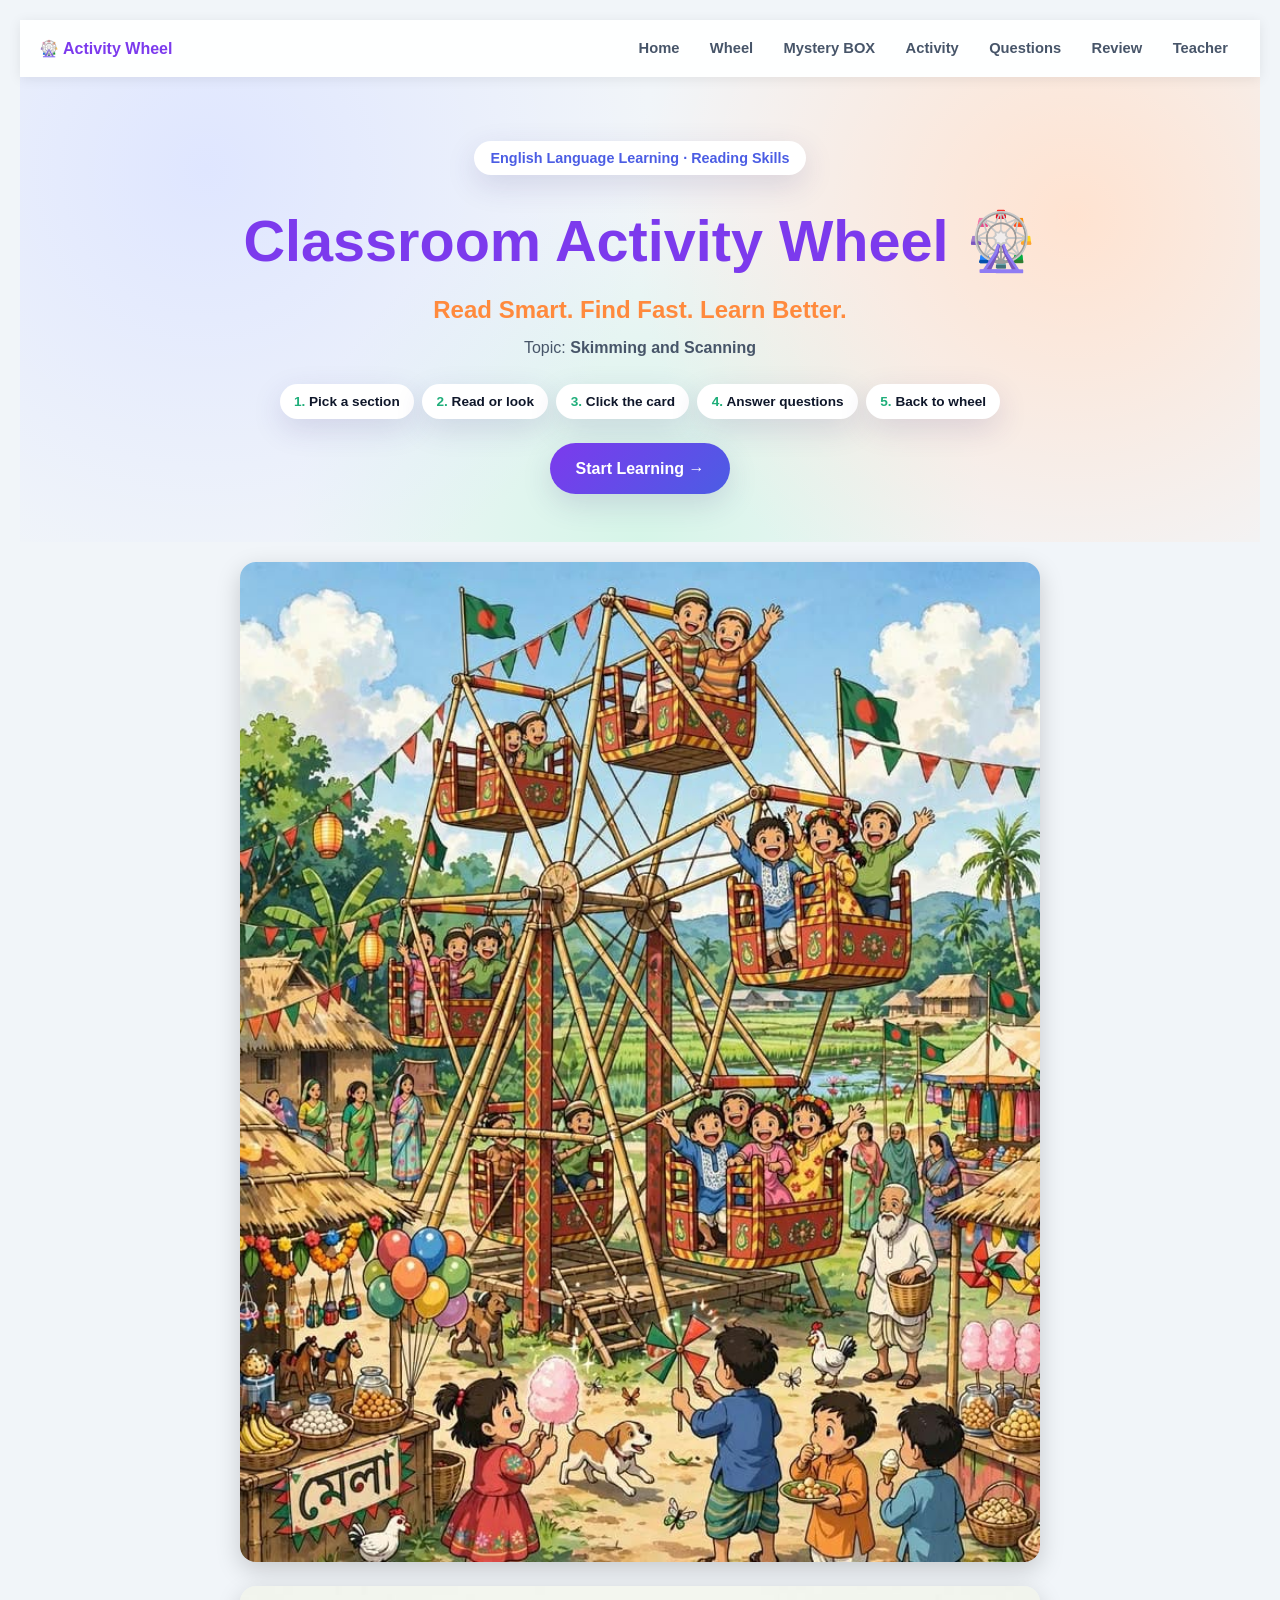
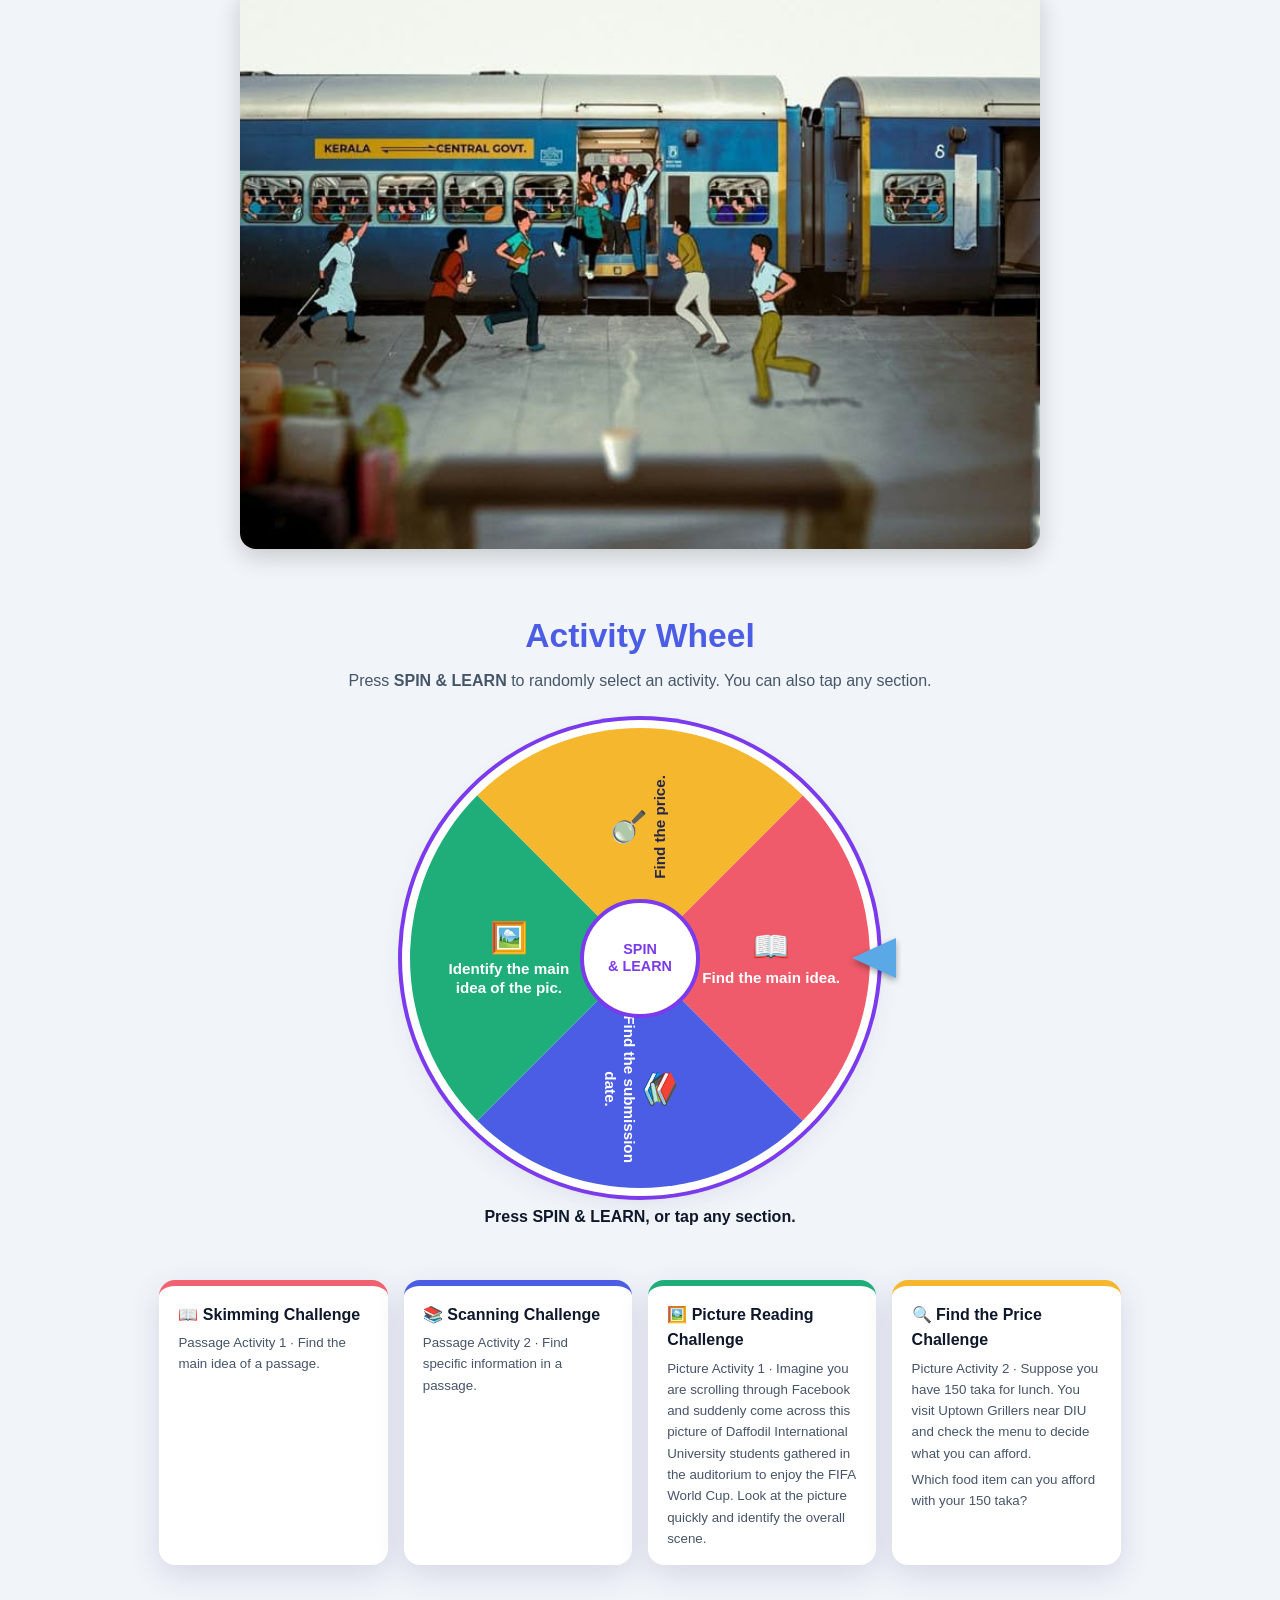
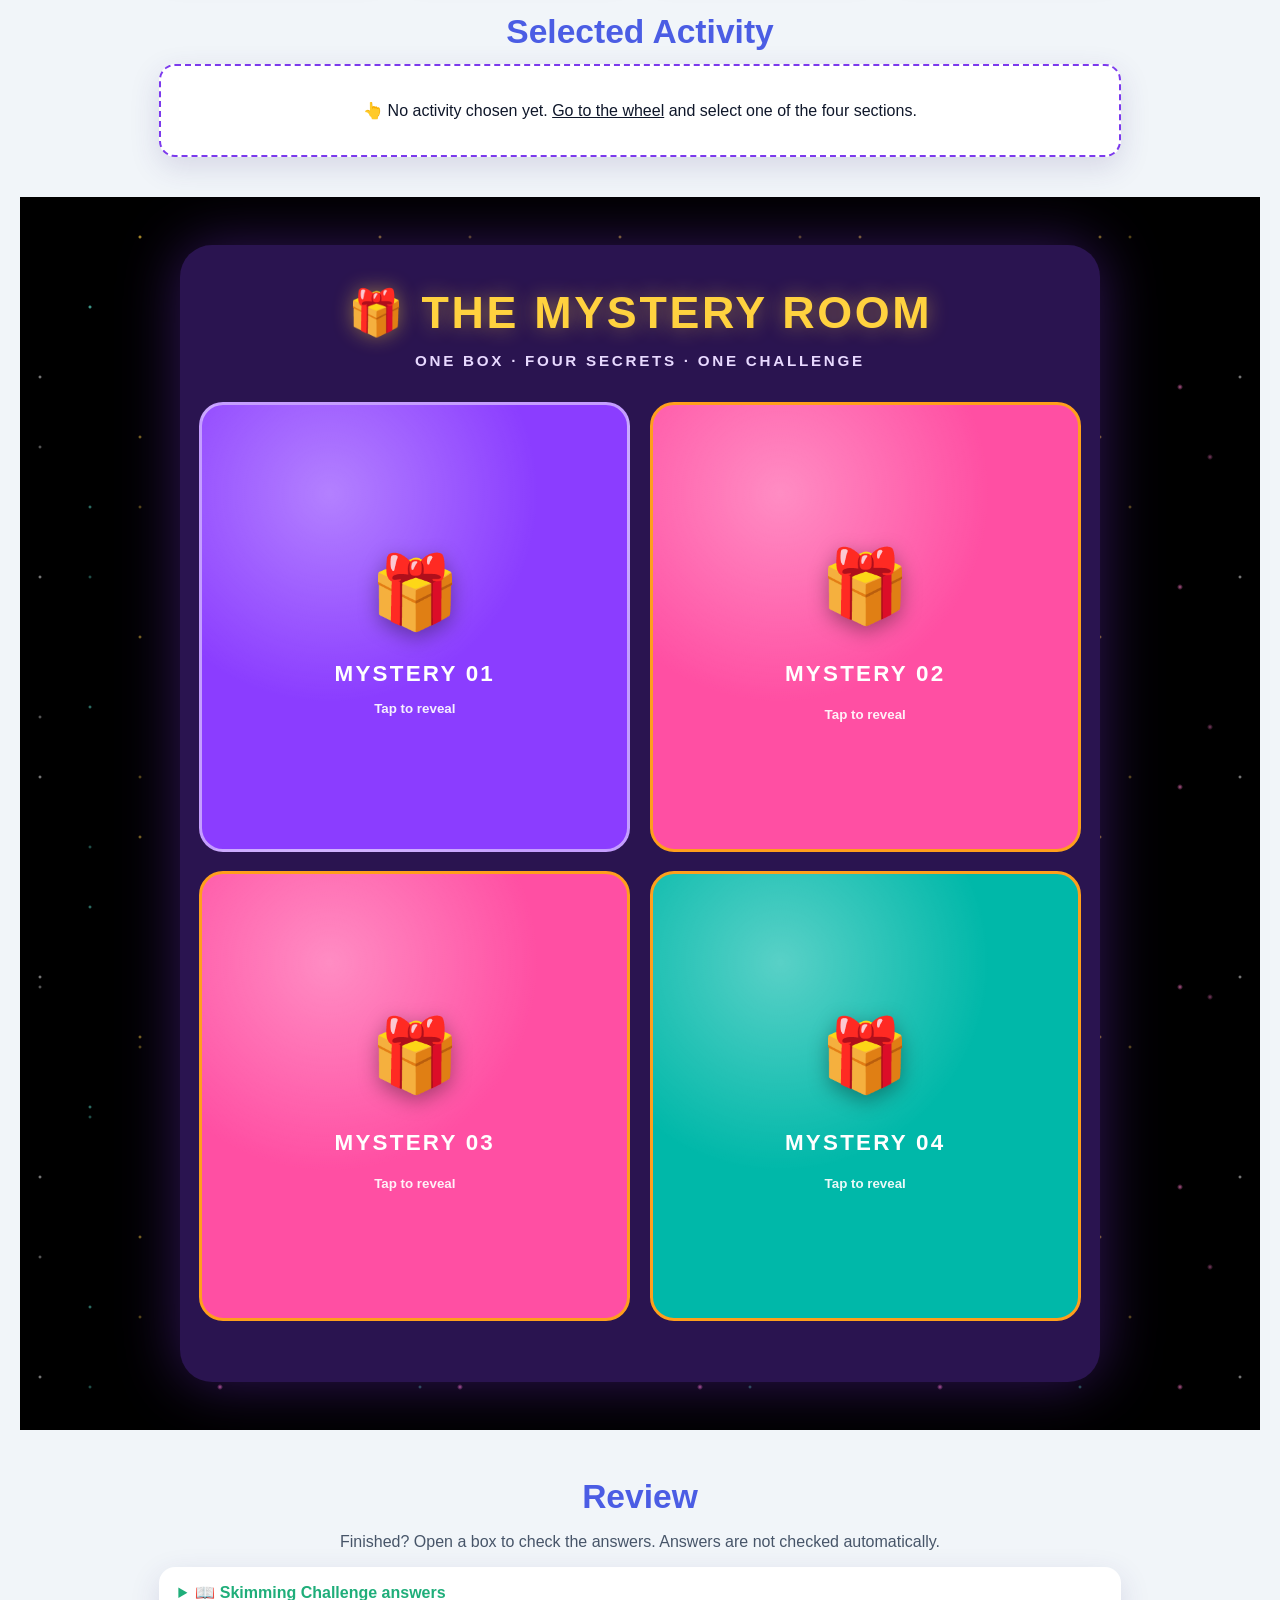
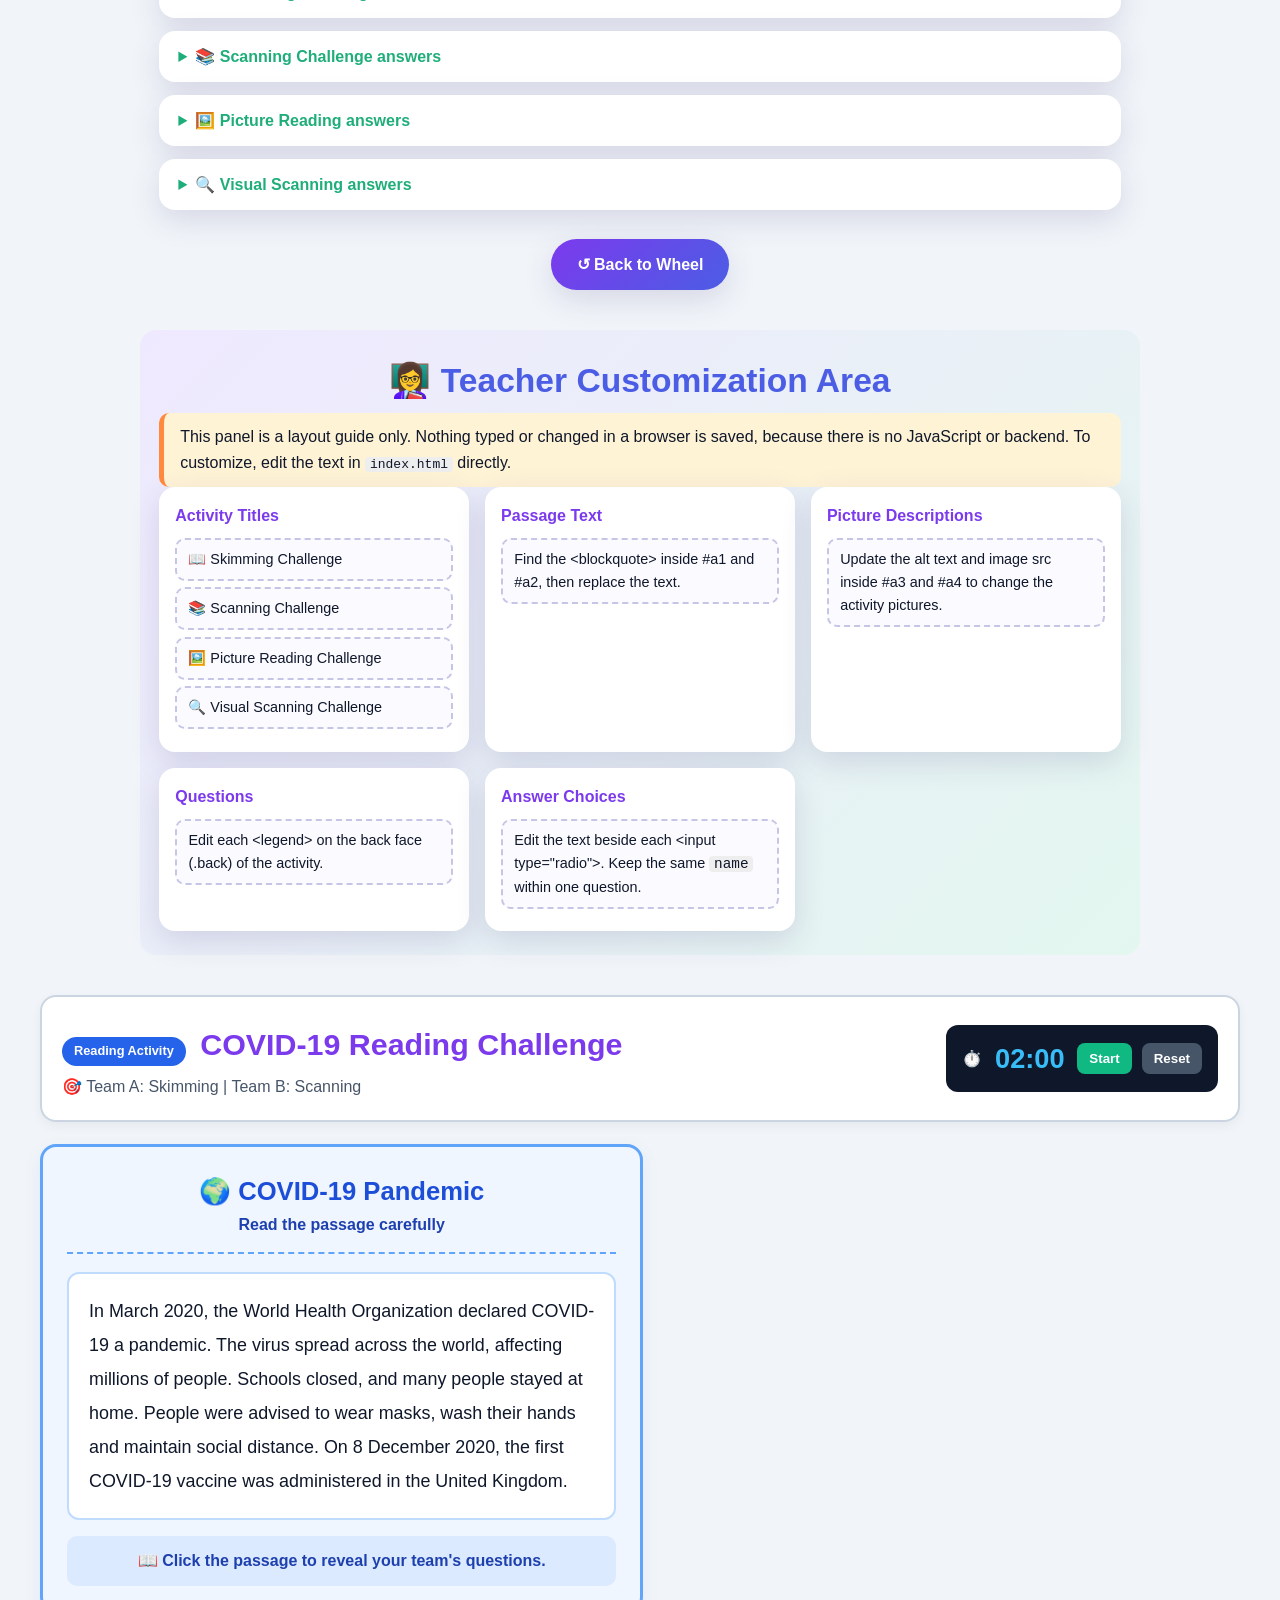
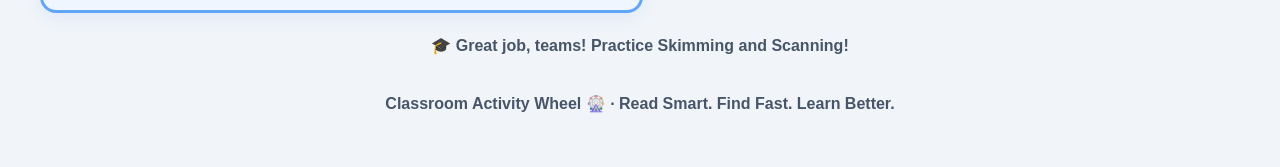
==== commit 577ef3b1: "Add" ====
--- a/index.html
+++ b/index.html
@@ -7,73 +7,6 @@
 <link rel="stylesheet" href="style.css">
 <style>
   /* Add any custom styles here */
-
-/* WHEEL BUTTON */
-.hub {
-  position: absolute;
-  inset: 0;
-  margin: auto;
-  width: 27%;
-  height: 27%;
-  border-radius: 50%;
-  display: flex;
-  align-items: center;
-  justify-content: center;
-  text-align: center;
-  background: white;
-  border: 5px solid var(--purple);
-  font-family: inherit;
-  font-weight: 900;
-  font-size: clamp(.6rem, 2.4vw, .95rem);
-  line-height: 1.2;
-  color: var(--purple);
-  cursor: pointer;
-  z-index: 10;
-  transition: .25s;
-  animation: pulse 2s ease-in-out infinite;
-}
-
-.hub:hover {
-  background: var(--purple);
-  color: white;
-}
-
-.hub:disabled {
-  cursor: wait;
-  opacity: .7;
-}
-
-/* WHEEL SPIN */
-.wheel {
-  transition: transform 4s cubic-bezier(.12,.8,.32,1);
-  will-change: transform;
-}
-
-/* SPIN RESULT */
-.result {
-  text-align: center;
-  margin: 1.5rem auto;
-  padding: 1rem;
-  border-radius: 16px;
-  background: white;
-  box-shadow: var(--shadow);
-  font-weight: 700;
-}
-
-#result-link {
-  display: none;
-  color: var(--purple);
-  text-decoration: none;
-}
-
-#result-link u {
-  display: inline-block;
-  margin-left: 8px;
-}
-
-#result-link:hover {
-  color: var(--coral);
-}
 
 /* Classroom Activity Wheel – CSS only (no JavaScript) */
 :root{
@@ -136,22 +69,24 @@
 .sub{text-align:center;color:var(--muted)}
 
 /* WHEEL */
-.wheel-wrap{position:relative;width:min(88vw,460px);aspect-ratio:1;margin:2.2rem auto 1.5rem}
-.pointer{position:absolute;top:-22px;left:50%;transform:translateX(-50%);z-index:5;width:0;height:0;border-left:18px solid transparent;border-right:18px solid transparent;border-top:36px solid var(--ink);filter:drop-shadow(0 3px 3px rgba(0,0,0,.3))}
-.wheel{position:relative;width:100%;height:100%;border-radius:50%;border:10px solid var(--white);box-shadow:var(--shadow),0 0 0 6px var(--purple);
-  background:conic-gradient(from -45deg,var(--coral) 0 25%,var(--indigo) 0 50%,var(--emerald) 0 75%,var(--gold) 0 100%);
-  transition:transform 2.5s cubic-bezier(.2,.8,.2,1)}
-/* Decorative spin: checkbox #spin checked -> two full turns (ends in the same position) */
-#spin:checked ~ .wheel-wrap .wheel{transform:rotate(720deg)}
-#spin:focus-visible ~ .wheel-wrap .hub{outline:3px solid var(--ink)}
-.slice{position:absolute;width:32%;display:flex;flex-direction:column;align-items:center;text-align:center;font-weight:800;font-size:clamp(.72rem,2.6vw,1rem);color:#fff;text-decoration:none;text-shadow:0 1px 3px rgba(0,0,0,.35);transition:.25s;z-index:2}
-.slice span{font-size:clamp(1.5rem,6vw,2.4rem)}
-.slice:hover{transform:scale(1.18)}
-.s1{top:9%;left:34%}.s3{bottom:9%;left:34%}.s2{right:3%;top:38%}.s4{left:3%;top:38%}
-.s4{color:var(--ink);text-shadow:none}
-.hub{position:absolute;inset:0;margin:auto;width:27%;height:27%;border-radius:50%;display:flex;align-items:center;justify-content:center;text-align:center;background:var(--white);border:5px solid var(--purple);font-weight:900;font-size:clamp(.6rem,2.4vw,.95rem);color:var(--purple);cursor:pointer;z-index:3;transition:.25s;animation:pulse 2s ease-in-out infinite}
-.hub:hover{background:var(--purple);color:#fff}
-@keyframes pulse{50%{box-shadow:0 0 0 12px rgba(122,77,230,.18)}}
+#wheel .wheel-wrap{position:relative;width:min(80vw,460px);aspect-ratio:1;margin:2.2rem auto 1rem}
+#wheel .wheel{position:absolute;inset:0;border-radius:50%;overflow:hidden;background:#fff;box-shadow:0 0 0 8px #fff,0 0 0 12px var(--purple),var(--shadow);transition:transform 4s cubic-bezier(.12,.7,.15,1);will-change:transform}
+#wheel .slice{position:absolute;inset:0;display:flex;flex-direction:column;align-items:center;justify-content:center;text-align:center;padding:0 5% 0 62%;font-weight:800;line-height:1.2;font-size:clamp(.68rem,2.5vw,.95rem);color:#fff;text-decoration:none;clip-path:polygon(50% 50%,100% 0,100% 100%);background:var(--c);transition:filter .25s}
+#wheel .slice:hover{filter:brightness(1.15)}
+#wheel .slice span{font-size:2em;margin-bottom:.15em}
+#wheel .s1{--c:#ef5b6b}
+#wheel .s2{--c:#4b5de4;transform:rotate(90deg)}
+#wheel .s3{--c:#1fae7a;clip-path:polygon(50% 50%,0 0,0 100%);padding:0 62% 0 5%}
+#wheel .s4{--c:#f5b72e;color:#26264a;transform:rotate(270deg)}
+#wheel .pointer{position:absolute;right:-26px;top:50%;transform:translateY(-50%);z-index:5;width:0;height:0;border-top:20px solid transparent;border-bottom:20px solid transparent;border-right:44px solid #5aa9e6;filter:drop-shadow(0 3px 3px rgba(0,0,0,.35))}
+#wheel .hub{position:absolute;inset:0;margin:auto;width:26%;height:26%;border-radius:50%;display:flex;align-items:center;justify-content:center;text-align:center;background:#fff;border:4px solid var(--purple);font-weight:900;font-size:clamp(.55rem,2.2vw,.9rem);line-height:1.2;color:var(--purple);cursor:pointer;z-index:3;transition:.25s}
+#wheel .hub:hover{background:var(--purple);color:#fff}
+#wheel .hub:focus-visible{outline:3px solid var(--purple);outline-offset:3px}
+#wheel .hub:disabled{cursor:wait;opacity:.7}
+#wheel .result{text-align:center;font-weight:800;min-height:3.2rem;margin:.5rem 0 1.5rem}
+#wheel #result-link{display:none;color:var(--purple);text-decoration:none}
+#wheel #result-link:hover{color:var(--coral)}
+@media (prefers-reduced-motion:reduce){#wheel .wheel{transition:none!important}}
 
 .legend{display:grid;grid-template-columns:repeat(auto-fit,minmax(220px,1fr));gap:1rem;margin-top:1rem}
 .lg{display:block;padding:1rem 1.2rem;border-radius:var(--radius);background:var(--white);box-shadow:var(--shadow);text-decoration:none;border-top:6px solid;transition:.25s}
@@ -750,12 +685,45 @@
 }
 
 .passage-text {
+  display: block;
+  width: 100%;
   background: white;
   border: 2px solid #BFDBFE;
   border-radius: 12px;
   padding: 20px;
+  color: inherit;
+  font: inherit;
   font-size: 1.12rem;
   line-height: 1.9;
+  text-align: left;
+  cursor: pointer;
+}
+
+.passage-text:hover,
+.passage-text:focus-visible {
+  border-color: var(--primary);
+  outline: 3px solid rgba(37,99,235,.2);
+}
+
+#team-questions[hidden] {
+  display: none;
+}
+
+.question-toggle {
+  display: block;
+  width: 100%;
+  padding: 0;
+  border: 0;
+  background: transparent;
+  color: inherit;
+  font: inherit;
+  text-align: left;
+  cursor: pointer;
+}
+
+.question-toggle:focus-visible {
+  outline: 3px solid var(--primary);
+  outline-offset: 3px;
 }
 
 .passage-note {
@@ -1529,7 +1497,8 @@
         <p>Read the passage carefully</p>
       </div>
 
-      <div class="passage-text">
+      <button class="passage-text" id="covid-passage" type="button"
+        aria-expanded="false" aria-controls="team-questions">
         In March 2020, the World Health Organization declared
         COVID-19 a pandemic. The virus spread across the world,
         affecting millions of people. Schools closed, and many
@@ -1538,16 +1507,16 @@
 
         On 8 December 2020, the first COVID-19 vaccine was
         administered in the United Kingdom.
+      </button>
+
+      <div class="passage-note">
+        📖 Click the passage to reveal your team's questions.
       </div>
 
-      <div class="passage-note">
-        📖 Read the passage and answer your team's questions!
-      </div>
-
     </section>
 
     <!-- RIGHT: TEAM QUESTIONS -->
-    <section>
+    <section id="team-questions" hidden>
 
       <!-- TEAM A -->
       <div class="team-panel team-a">
@@ -1562,14 +1531,10 @@
 
         <!-- QUESTION 1 -->
         <div class="q-card">
-          <div class="q-text">
+          <button class="q-text question-toggle" type="button"
+            aria-expanded="false" aria-controls="answer-a1">
             <span class="q-num">1</span>
             What is the passage mainly about?
-          </div>
-
-          <button class="show-btn"
-            onclick="revealAnswer('answer-a1')">
-            Show Answer
           </button>
 
           <div id="answer-a1" class="answer-box">
@@ -1579,14 +1544,10 @@
 
         <!-- QUESTION 2 -->
         <div class="q-card">
-          <div class="q-text">
+          <button class="q-text question-toggle" type="button"
+            aria-expanded="false" aria-controls="answer-a2">
             <span class="q-num">2</span>
             What safety measures did people follow?
-          </div>
-
-          <button class="show-btn"
-            onclick="revealAnswer('answer-a2')">
-            Show Answer
           </button>
 
           <div id="answer-a2" class="answer-box">
@@ -1609,15 +1570,11 @@
 
         <!-- QUESTION 1 -->
         <div class="q-card">
-          <div class="q-text">
+          <button class="q-text question-toggle" type="button"
+            aria-expanded="false" aria-controls="answer-b1">
             <span class="q-num">1</span>
             In which month and year was COVID-19 declared
             a pandemic?
-          </div>
-
-          <button class="show-btn"
-            onclick="revealAnswer('answer-b1')">
-            Show Answer
           </button>
 
           <div id="answer-b1" class="answer-box">
@@ -1627,15 +1584,11 @@
 
         <!-- QUESTION 2 -->
         <div class="q-card">
-          <div class="q-text">
+          <button class="q-text question-toggle" type="button"
+            aria-expanded="false" aria-controls="answer-b2">
             <span class="q-num">2</span>
             On which date was the first vaccine administered
             in the UK?
-          </div>
-
-          <button class="show-btn"
-            onclick="revealAnswer('answer-b2')">
-            Show Answer
           </button>
 
           <div id="answer-b2" class="answer-box">
@@ -1656,11 +1609,22 @@
 </div>
 
 <script>
-/* SHOW ANSWER */
-function revealAnswer(id) {
-  const answer = document.getElementById(id);
-  answer.classList.toggle("visible");
-}
+/* COVID-19 READING CHALLENGE */
+const covidPassage = document.getElementById("covid-passage");
+const teamQuestions = document.getElementById("team-questions");
+
+covidPassage.addEventListener("click", () => {
+  teamQuestions.hidden = !teamQuestions.hidden;
+  covidPassage.setAttribute("aria-expanded", String(!teamQuestions.hidden));
+});
+
+document.querySelectorAll("#team-questions .question-toggle").forEach((question) => {
+  question.addEventListener("click", () => {
+    const answer = document.getElementById(question.getAttribute("aria-controls"));
+    const isVisible = answer.classList.toggle("visible");
+    question.setAttribute("aria-expanded", String(isVisible));
+  });
+});
 
 /* TWO-MINUTE TIMER */
 let remainingTime = 120;
@@ -1781,7 +1745,7 @@
       spinButton.disabled = false;
       wheelStatus.textContent = `Selected: ${names[selectedIndex]}!`;
       window.location.hash = activities[selectedIndex];
-    }, 1000);
+    }, window.matchMedia("(prefers-reduced-motion: reduce)").matches ? 0 : 4000);
   });
 </script>
 </body>
--- a/style.css
+++ b/style.css
@@ -37,21 +37,24 @@
 .sub{text-align:center;color:var(--muted)}
 
 /* WHEEL */
-.wheel-wrap{position:relative;width:min(88vw,460px);aspect-ratio:1;margin:2.2rem auto 1.5rem}
-.pointer{position:absolute;top:-22px;left:50%;transform:translateX(-50%);z-index:5;width:0;height:0;border-left:18px solid transparent;border-right:18px solid transparent;border-top:36px solid var(--ink);filter:drop-shadow(0 3px 3px rgba(0,0,0,.3))}
-.wheel{position:relative;width:100%;height:100%;border-radius:50%;border:10px solid var(--white);box-shadow:var(--shadow),0 0 0 6px var(--purple);
-  background:conic-gradient(from -45deg,var(--coral) 0 25%,var(--indigo) 0 50%,var(--emerald) 0 75%,var(--gold) 0 100%);
-  transition:transform 1s cubic-bezier(.12,.8,.32,1)}
-.slice{position:absolute;width:32%;display:flex;flex-direction:column;align-items:center;text-align:center;font-weight:800;font-size:clamp(.72rem,2.6vw,1rem);color:#fff;text-decoration:none;text-shadow:0 1px 3px rgba(0,0,0,.35);transition:.25s;z-index:2}
-.slice span{font-size:clamp(1.5rem,6vw,2.4rem)}
-.slice:hover{transform:scale(1.18)}
-.s1{top:9%;left:34%}.s3{bottom:9%;left:34%}.s2{right:3%;top:38%}.s4{left:3%;top:38%}
-.s4{color:var(--ink);text-shadow:none}
-.hub{position:absolute;inset:0;margin:auto;width:27%;height:27%;border-radius:50%;display:flex;align-items:center;justify-content:center;text-align:center;background:var(--white);border:5px solid var(--purple);font-family:inherit;font-weight:900;font-size:clamp(.6rem,2.4vw,.95rem);line-height:1.2;color:var(--purple);cursor:pointer;z-index:3;transition:.25s;animation:pulse 2s ease-in-out infinite}
-.hub:hover{background:var(--purple);color:#fff}
-.hub:focus-visible{outline:3px solid var(--ink);outline-offset:4px}
-.hub:disabled{cursor:wait;opacity:.85}
-@keyframes pulse{50%{box-shadow:0 0 0 12px rgba(122,77,230,.18)}}
+#wheel .wheel-wrap{position:relative;width:min(80vw,460px);aspect-ratio:1;margin:2.2rem auto 1rem}
+#wheel .wheel{position:absolute;inset:0;border-radius:50%;overflow:hidden;background:#fff;box-shadow:0 0 0 8px #fff,0 0 0 12px var(--purple),var(--shadow);transition:transform 4s cubic-bezier(.12,.7,.15,1);will-change:transform}
+#wheel .slice{position:absolute;inset:0;display:flex;flex-direction:column;align-items:center;justify-content:center;text-align:center;padding:0 5% 0 62%;font-weight:800;line-height:1.2;font-size:clamp(.68rem,2.5vw,.95rem);color:#fff;text-decoration:none;clip-path:polygon(50% 50%,100% 0,100% 100%);background:var(--c);transition:filter .25s}
+#wheel .slice:hover{filter:brightness(1.15)}
+#wheel .slice span{font-size:2em;margin-bottom:.15em}
+#wheel .s1{--c:#ef5b6b}
+#wheel .s2{--c:#4b5de4;transform:rotate(90deg)}
+#wheel .s3{--c:#1fae7a;clip-path:polygon(50% 50%,0 0,0 100%);padding:0 62% 0 5%}
+#wheel .s4{--c:#f5b72e;color:#26264a;transform:rotate(270deg)}
+#wheel .pointer{position:absolute;right:-26px;top:50%;transform:translateY(-50%);z-index:5;width:0;height:0;border-top:20px solid transparent;border-bottom:20px solid transparent;border-right:44px solid #5aa9e6;filter:drop-shadow(0 3px 3px rgba(0,0,0,.35))}
+#wheel .hub{position:absolute;inset:0;margin:auto;width:26%;height:26%;border-radius:50%;display:flex;align-items:center;justify-content:center;text-align:center;background:#fff;border:4px solid var(--purple);font-family:inherit;font-weight:900;font-size:clamp(.55rem,2.2vw,.9rem);line-height:1.2;color:var(--purple);cursor:pointer;z-index:3;transition:.25s}
+#wheel .hub:hover{background:var(--purple);color:#fff}
+#wheel .hub:focus-visible{outline:3px solid var(--purple);outline-offset:3px}
+#wheel .hub:disabled{cursor:wait;opacity:.7}
+#wheel .result{text-align:center;font-weight:800;min-height:3.2rem;margin:.5rem 0 1.5rem}
+#wheel #result-link{display:none;color:var(--purple);text-decoration:none}
+#wheel #result-link:hover{color:var(--coral)}
+@media (prefers-reduced-motion:reduce){#wheel .wheel{transition:none!important}}
 
 .legend{display:grid;grid-template-columns:repeat(auto-fit,minmax(220px,1fr));gap:1rem;margin-top:1rem}
 .lg{display:block;padding:1rem 1.2rem;border-radius:var(--radius);background:var(--white);box-shadow:var(--shadow);text-decoration:none;border-top:6px solid;transition:.25s}
@@ -135,76 +138,3 @@
   .nav{justify-content:center}
 }
 @media (prefers-reduced-motion:reduce){*{animation:none!important;transition-duration:.01s!important}}
-
-.wheel {
-    width: 350px;
-    height: 350px;
-    border-radius: 50%;
-    position: relative;
-    overflow: hidden;
-
-    background: conic-gradient(
-        #e74c8c 0deg 90deg,
-        #3498db 90deg 180deg,
-        #2ecc71 180deg 270deg,
-        #f39c12 270deg 360deg
-    );
-
-    border: 6px solid white;
-
-    animation: spinWheel 5s ease-out;
-}
-
-/* Wheel rotation */
-@keyframes spinWheel {
-    from {
-        transform: rotate(0deg);
-    }
-
-    to {
-        transform: rotate(1800deg);
-    }
-}
-
-/* Center hub */
-.hub {
-    position: absolute;
-    width: 90px;
-    height: 90px;
-    background: white;
-    border-radius: 50%;
-    top: 50%;
-    left: 50%;
-    transform: translate(-50%, -50%);
-    display: flex;
-    justify-content: center;
-    align-items: center;
-    font-weight: bold;
-    z-index: 10;
-}
-
-.wheel {
-    animation: spinWheel 5s linear infinite;
-}
-
-.wheel {
-    animation: none;
-}
-
-#spin:checked ~ .wheel {
-    animation: spinWheel 5s ease-out;
-}
-
-@keyframes spinWheel {
-    from { transform: rotate(0deg); }
-    to { transform: rotate(1800deg); }
-}
-
-.spin-button {
-    display: inline-block;
-    padding: 12px 25px;
-    background: purple;
-    color: white;
-    cursor: pointer;
-    border-radius: 10px;
-}
